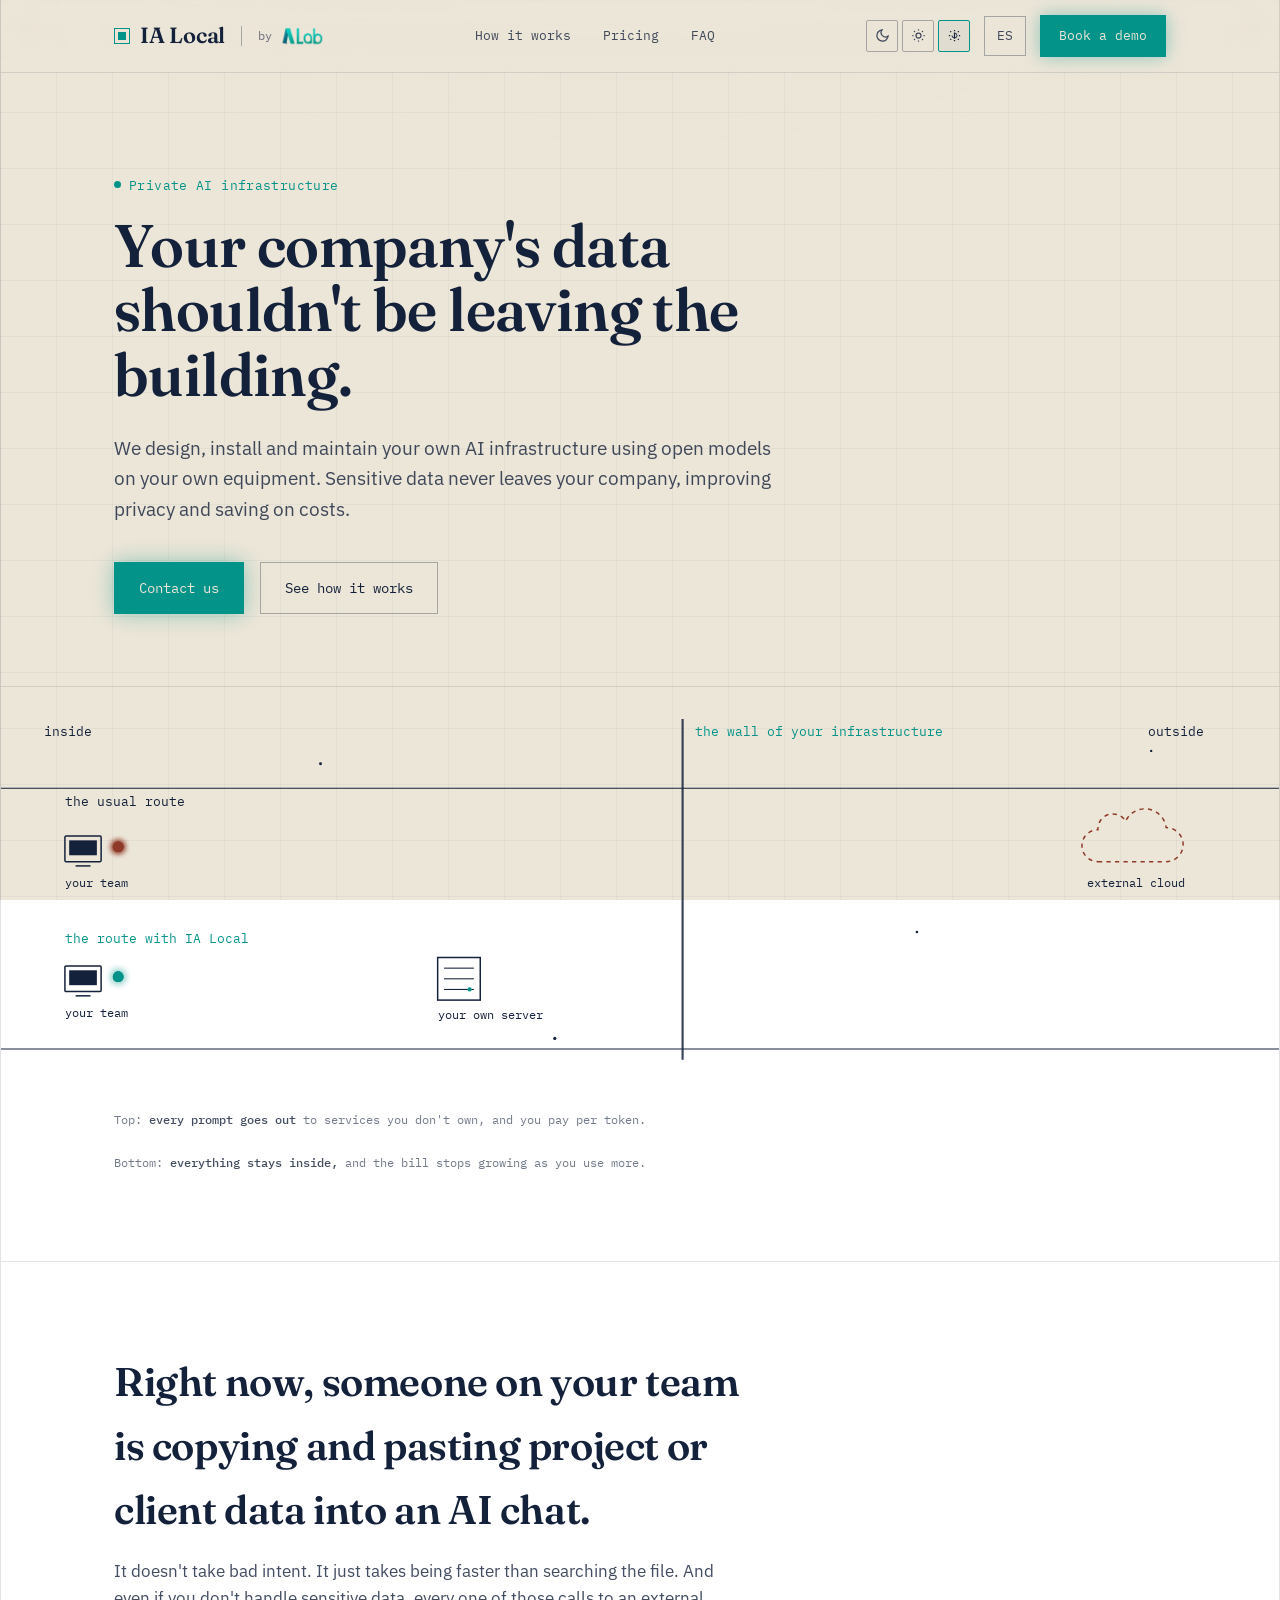
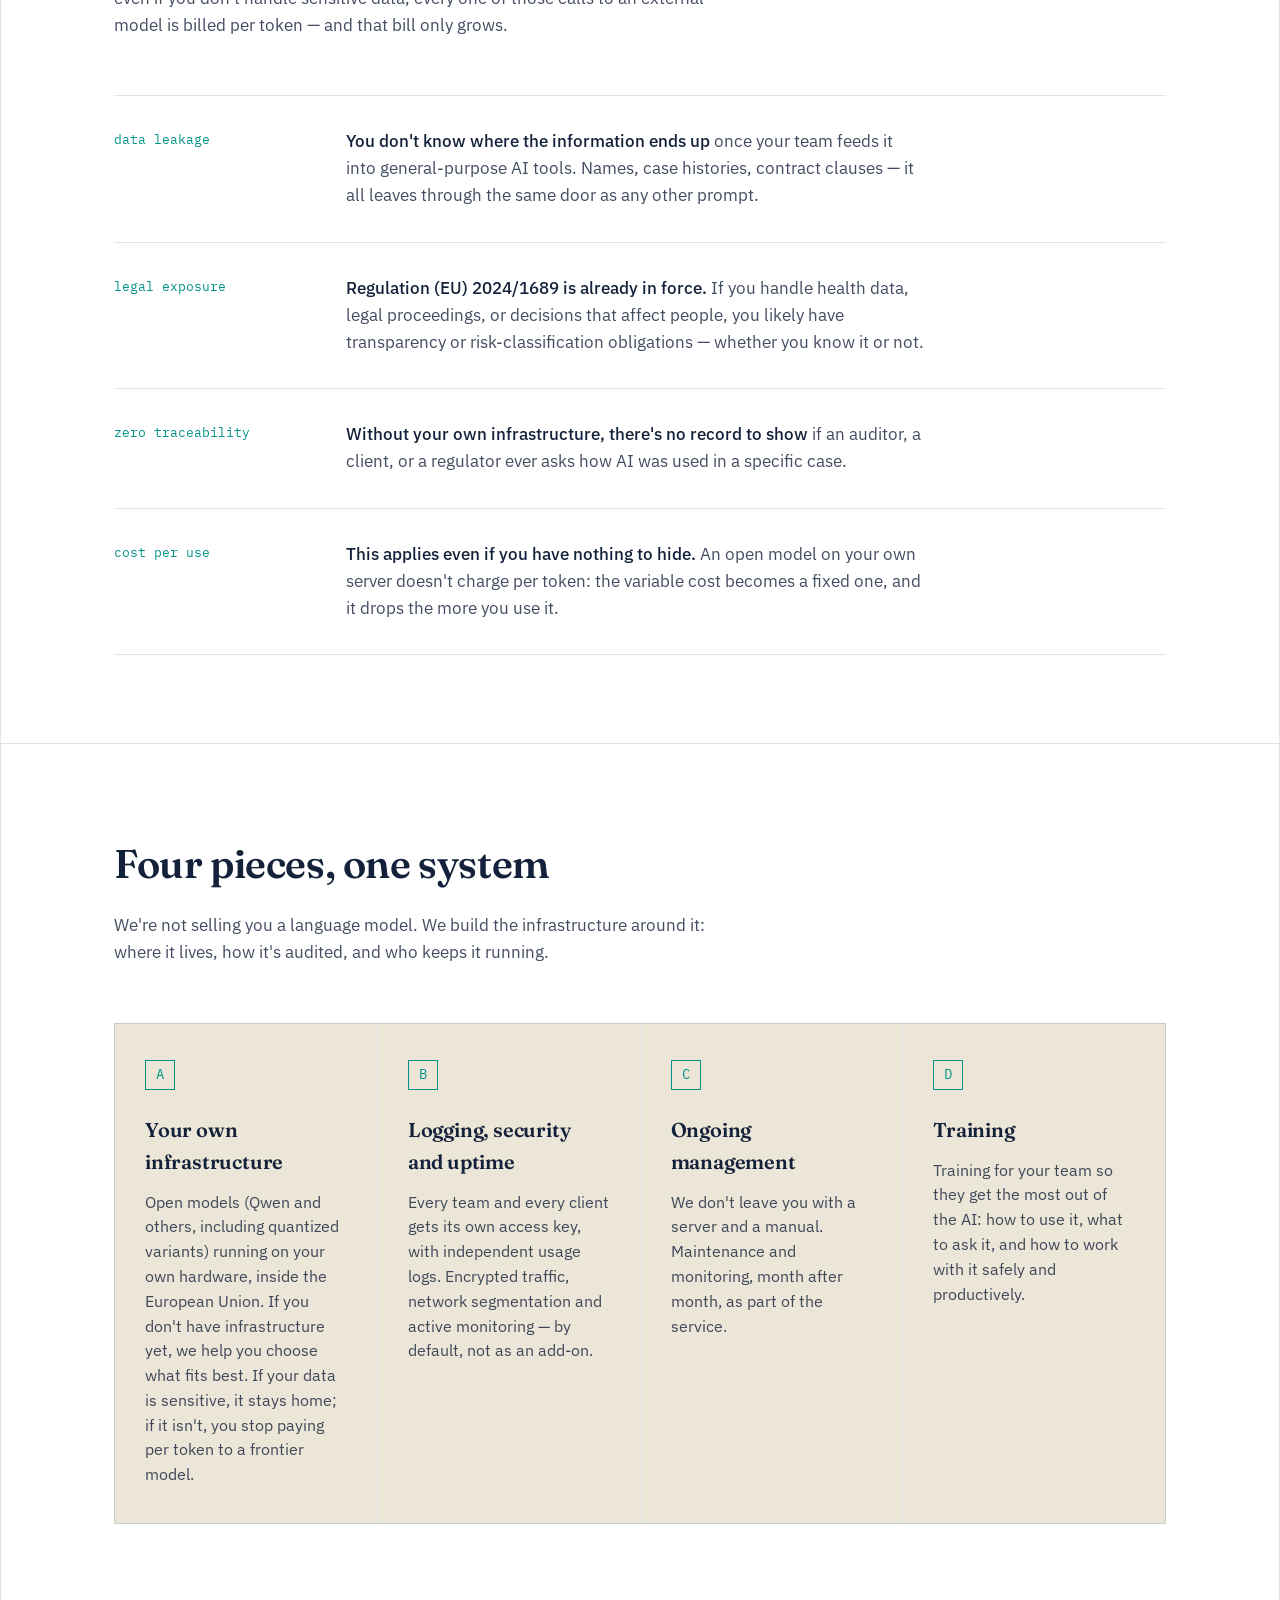
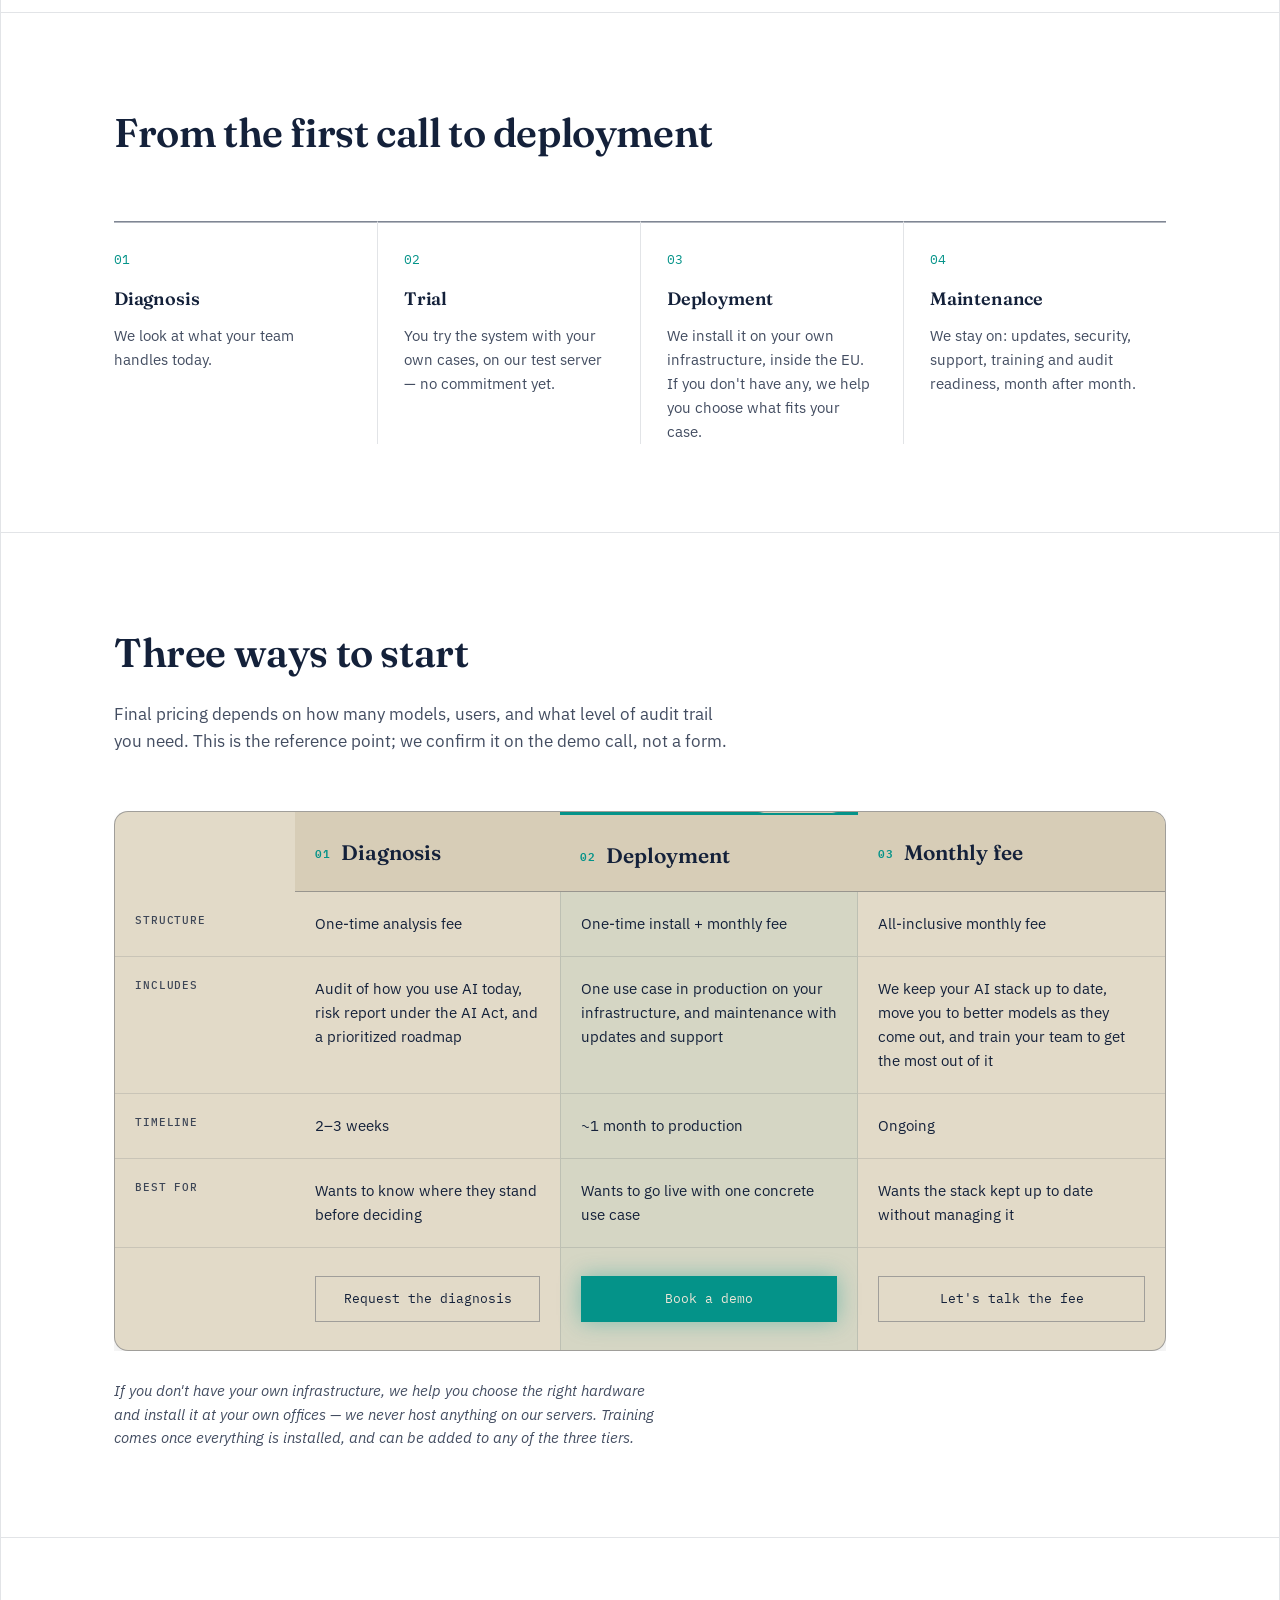
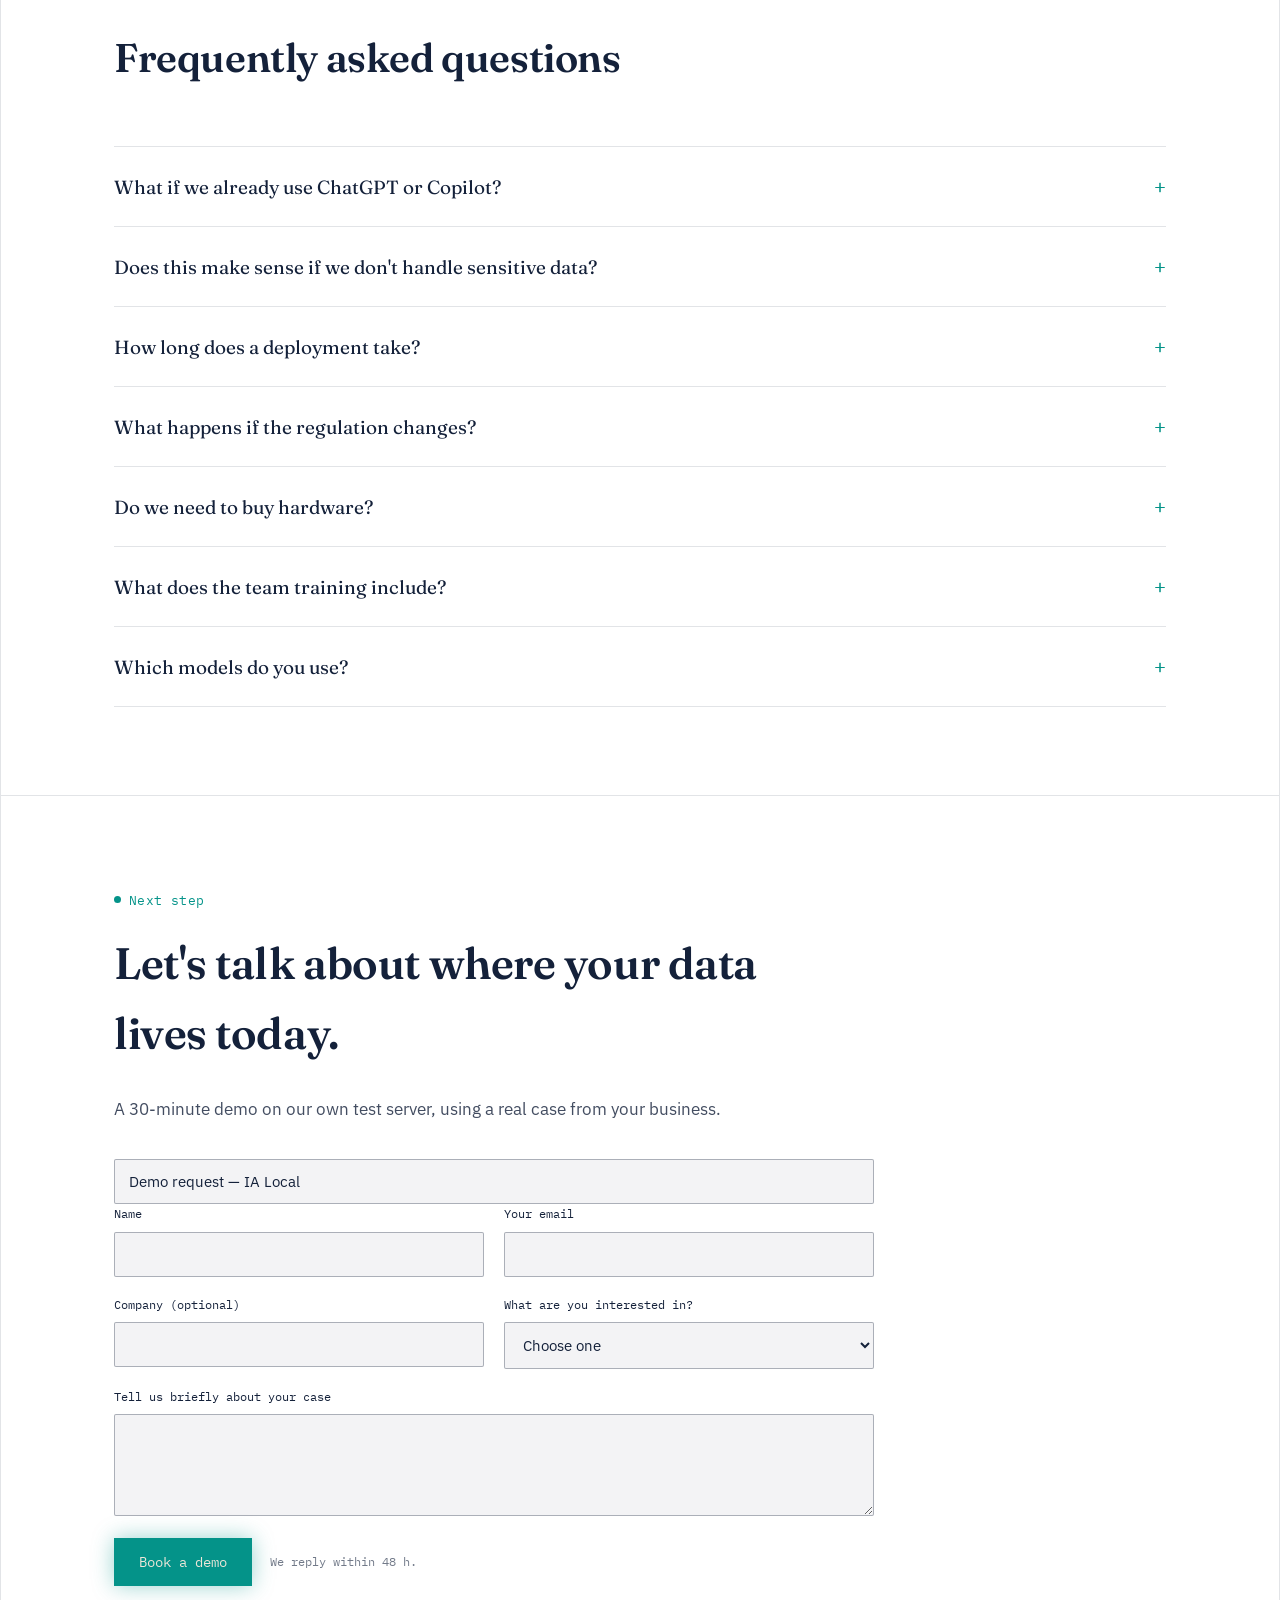
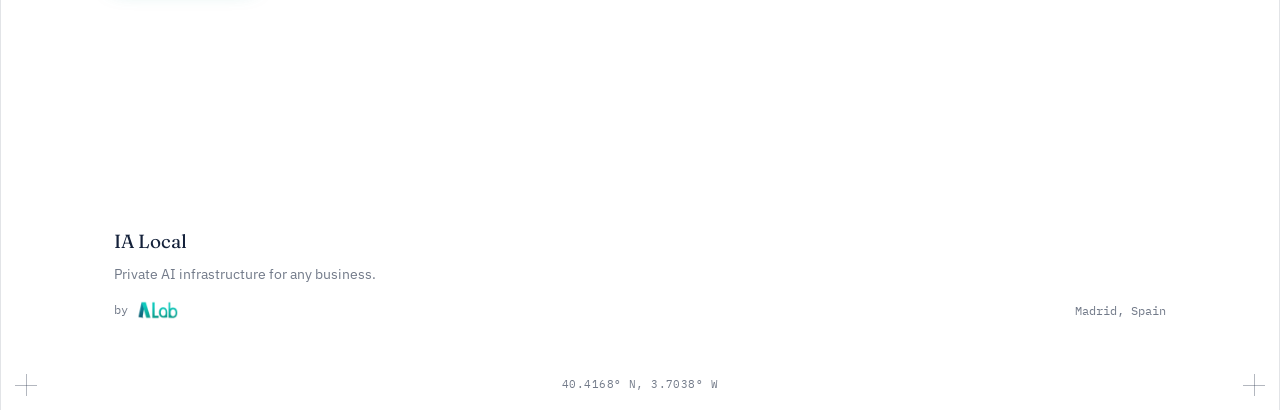
==== en/index.html @ e2e2f2d5 "mejorar redacción en la sección de infraestructura de IA para mayor claridad y precisión" ====
<!DOCTYPE html>
<html lang="en">
<head>
<meta charset="UTF-8">
<meta name="viewport" content="width=device-width, initial-scale=1">
<title>IA Local — private AI infrastructure for your business | by AgeingLab</title>
<meta name="description" content="We install and manage your own AI infrastructure, on your server, inside the EU. If your data is sensitive, it stays home. If it isn't, you stop paying per token to an outside model. A service by AgeingLab.">
<meta name="robots" content="index, follow">
<link rel="canonical" href="https://muralla-ia.example/en/">
<link rel="icon" type="image/png" href="../assets/favicon-32.png">
<link rel="icon" type="image/png" sizes="64x64" href="../assets/favicon-64.png">
<link rel="alternate" hreflang="es" href="https://muralla-ia.example/">
<link rel="alternate" hreflang="en" href="https://muralla-ia.example/en/">
<link rel="alternate" hreflang="x-default" href="https://muralla-ia.example/">

<!-- Open Graph -->
<meta property="og:type" content="website">
<meta property="og:locale" content="en_US">
<meta property="og:locale:alternate" content="es_ES">
<meta property="og:site_name" content="IA Local — by AgeingLab">
<meta property="og:title" content="IA Local — private AI infrastructure for your business">
<meta property="og:description" content="Your own AI infrastructure, inside your own walls. Privacy if your data is sensitive, savings if it isn't. A service by AgeingLab.">
<meta property="og:url" content="https://muralla-ia.example/en/">
<meta property="og:image" content="https://muralla-ia.example/assets/og-cover-en.png">

<!-- Twitter -->
<meta name="twitter:card" content="summary_large_image">
<meta name="twitter:title" content="IA Local — private AI infrastructure for your business">
<meta name="twitter:description" content="We install and manage your own AI infrastructure. Privacy if your data is sensitive, savings if it isn't.">
<meta name="twitter:image" content="https://muralla-ia.example/assets/og-cover-en.png">

<link rel="preconnect" href="https://fonts.googleapis.com">
<link rel="preconnect" href="https://fonts.gstatic.com" crossorigin>
<link href="https://fonts.googleapis.com/css2?family=Fraunces:opsz,wght@9..144,500;9..144,600&family=IBM+Plex+Sans:wght@400;500&family=IBM+Plex+Mono:wght@400;500&display=swap" rel="stylesheet">
<link rel="stylesheet" href="../assets/styles.css">
<script>
(function(){try{var t=localStorage.getItem('muralla-theme');if(!t){t=window.matchMedia&&window.matchMedia('(prefers-color-scheme: light)').matches?'light':'dark';}document.documentElement.setAttribute('data-theme',t);}catch(e){}})();
</script>

<script type="application/ld+json">
{
  "@context": "https://schema.org",
  "@type": "ProfessionalService",
  "name": "IA Local",
  "brand": "IA Local",
  "provider": { "@type": "Organization", "name": "AgeingLab" },
  "description": "Private AI infrastructure, installed and managed for any business in Spain and the European Union, with documentation and traceability oriented to the obligations of Regulation (EU) 2024/1689.",
  "url": "https://muralla-ia.example/en/",
  "areaServed": ["ES", "EU"],
  "address": {
    "@type": "PostalAddress",
    "addressLocality": "Madrid",
    "addressCountry": "ES"
  },
  "inLanguage": ["es", "en"],
  "knowsAbout": ["EU AI Act", "Regulation (EU) 2024/1689", "on-premise AI", "local LLM deployment", "MDR", "IEC 62304", "ISO 14971"]
}
</script>
</head>
<body>

<div class="grid-field" aria-hidden="true"></div>

<div class="sheet">
  <div class="reg-mark tl" aria-hidden="true"></div>
  <div class="reg-mark tr" aria-hidden="true"></div>

  <header class="nav">
    <div class="nav-inner">
      <div class="brand-group">
        <a href="#top" class="wordmark"><span class="mark" aria-hidden="true"></span>IA Local</a>
        <div class="by-line" aria-label="by AgeingLab">
          <span>by</span>
          <img src="../assets/ageinglab-logo.png" alt="AgeingLab" height="20">
        </div>
      </div>
      <nav class="nav-links" aria-label="Main navigation">
        <a href="#how-it-works">How it works</a>

        <a href="#pricing">Pricing</a>
        <a href="#faq">FAQ</a>
      </nav>
      <div style="display:flex; align-items:center; gap:14px;">
        <div class="theme-toggle" role="group" aria-label="Appearance">
          <button type="button" class="theme-toggle-btn" data-theme="dark" aria-pressed="false" aria-label="Dark mode" title="Dark mode">
            <svg viewBox="0 0 24 24" fill="none" stroke="currentColor" stroke-width="2" aria-hidden="true"><path d="M21 12.8A9 9 0 1 1 11.2 3 7 7 0 0 0 21 12.8z"/></svg>
          </button>
          <button type="button" class="theme-toggle-btn" data-theme="light" aria-pressed="false" aria-label="Light mode" title="Light mode">
            <svg viewBox="0 0 24 24" fill="none" stroke="currentColor" stroke-width="2" aria-hidden="true"><circle cx="12" cy="12" r="4"/><path d="M12 2v2M12 20v2M4.9 4.9l1.4 1.4M17.7 17.7l1.4 1.4M2 12h2M20 12h2M4.9 19.1l1.4-1.4M17.7 6.3l1.4-1.4"/></svg>
          </button>
          <button type="button" class="theme-toggle-btn" data-theme="auto" aria-pressed="false" aria-label="Auto mode" title="Auto mode">
            <svg viewBox="0 0 24 24" fill="none" stroke="currentColor" stroke-width="2" aria-hidden="true"><path d="M12 3v2M12 19v2M5.2 5.2l1.4 1.4M17.4 17.4l1.4 1.4M3 12h2M19 12h2M5.2 18.8l1.4-1.4M17.4 6.6l1.4-1.4"/><path d="M12 8a4 4 0 1 1-4 4" stroke-width="1.5"/><rect x="11" y="7" width="2" height="10" rx="1" fill="currentColor" stroke="none"/></svg>
          </button>
        </div>
        <a href="/" class="lang-switch" hreflang="es" lang="es">ES</a>
        <a href="#contact" class="nav-cta">Book a demo</a>
      </div>
    </div>
  </header>

  <main id="top">

    <!-- ============ HERO ============ -->
    <section class="hero" aria-labelledby="hero-title">
      <div class="wrap">
        <div class="hero-copy">
          <p class="tag">Private AI infrastructure</p>
          <h1 id="hero-title">Your company's data shouldn't be leaving the building.</h1>
          <p class="lede">We design, install and maintain your own AI infrastructure using open models on your own equipment. Sensitive data never leaves your company, improving privacy and saving on costs.</p>
          <div class="hero-ctas">
            <a href="#contact" class="btn btn-primary">Contact us</a>
            <a href="#how-it-works" class="btn btn-ghost">See how it works</a>
          </div>
        </div>
      </div>

      <div class="schematic-frame">
        <svg class="schematic" viewBox="0 0 1200 380" role="img" aria-labelledby="svg-title svg-desc" preserveAspectRatio="xMidYMid meet">
          <title id="svg-title">Diagram comparing two data routes</title>
          <desc id="svg-desc">On the left, a workstation. On top, the usual route: data crosses a wall and leaves toward an external cloud service. Below, the route with IA Local: data goes back and forth to an in-house server and never crosses the wall.</desc>

          <g stroke="var(--paper,0.07)" stroke-width="1">
            <line x1="0" y1="95" x2="1200" y2="95"></line>
            <line x1="0" y1="340" x2="1200" y2="340"></line>
          </g>

          <line x1="640" y1="30" x2="640" y2="350" stroke="currentColor" stroke-width="2" opacity="0.85"></line>
          <text x="652" y="46" font-family="IBM Plex Mono, monospace" font-size="12" fill="var(--signal)">the wall of your infrastructure</text>

          <text x="40" y="46" font-family="IBM Plex Mono, monospace" font-size="12" fill="var(--paper,0.55)">inside</text>
          <text x="1130" y="46" font-family="IBM Plex Mono, monospace" font-size="12" text-anchor="end" fill="var(--paper,0.55)">outside</text>

          <text x="60" y="112" font-family="IBM Plex Mono, monospace" font-size="12.5" fill="var(--paper,0.6)">the usual route</text>

          <g transform="translate(60,140)">
            <rect x="0" y="0" width="34" height="24" rx="1" fill="none" stroke="currentColor" stroke-width="1.4"></rect>
            <rect x="4" y="4" width="26" height="14" fill="var(--paper,0.12)"></rect>
            <line x1="10" y1="28" x2="24" y2="28" stroke="currentColor" stroke-width="1.4"></line>
          </g>
          <text x="60" y="188" font-family="IBM Plex Mono, monospace" font-size="11" fill="var(--paper,0.45)">your team</text>

          <g transform="translate(1020,130)">
            <path d="M10 34 h64 a16 16 0 0 0 0-32 a20 20 0 0 0-38-6 a14 14 0 0 0-26 8 a12 12 0 0 0 0 30 z" fill="none" stroke="var(--alert)" stroke-width="1.4" stroke-dasharray="4 4"></path>
          </g>
          <text x="1020" y="188" font-family="IBM Plex Mono, monospace" font-size="11" fill="var(--paper,0.45)">external cloud</text>

          <g>
            <circle class="lane-leak" cx="110" cy="150" r="5" fill="var(--alert)"></circle>
            <circle class="lane-leak d2" cx="110" cy="150" r="5" fill="var(--alert)"></circle>
            <circle class="lane-leak d3" cx="110" cy="150" r="5" fill="var(--alert)"></circle>
          </g>

          <g>
            <circle class="wall-breach" cx="640" cy="150" r="7" fill="none" stroke="var(--alert)" stroke-width="1.5"></circle>
            <circle class="wall-breach d2" cx="640" cy="150" r="7" fill="none" stroke="var(--alert)" stroke-width="1.5"></circle>
            <circle class="wall-breach d3" cx="640" cy="150" r="7" fill="none" stroke="var(--alert)" stroke-width="1.5"></circle>
          </g>

          <text x="60" y="240" font-family="IBM Plex Mono, monospace" font-size="12.5" fill="var(--signal)">the route with IA Local</text>

          <g transform="translate(60,262)">
            <rect x="0" y="0" width="34" height="24" rx="1" fill="none" stroke="currentColor" stroke-width="1.4"></rect>
            <rect x="4" y="4" width="26" height="14" fill="var(--paper,0.12)"></rect>
            <line x1="10" y1="28" x2="24" y2="28" stroke="currentColor" stroke-width="1.4"></line>
          </g>
          <text x="60" y="310" font-family="IBM Plex Mono, monospace" font-size="11" fill="var(--paper,0.45)">your team</text>

          <g transform="translate(410,254)">
            <rect x="0" y="0" width="40" height="40" fill="none" stroke="currentColor" stroke-width="1.4"></rect>
            <line x1="6" y1="10" x2="34" y2="10" stroke="currentColor" stroke-width="1"></line>
            <line x1="6" y1="20" x2="34" y2="20" stroke="currentColor" stroke-width="1"></line>
            <line x1="6" y1="30" x2="34" y2="30" stroke="currentColor" stroke-width="1"></line>
            <circle class="pulse-dot" cx="30" cy="30" r="2" fill="var(--signal)"></circle>
          </g>
          <text x="410" y="312" font-family="IBM Plex Mono, monospace" font-size="11" fill="var(--paper,0.45)">your own server</text>

          <g overflow="hidden">
            <circle class="lane-safe" cx="110" cy="272" r="5" fill="var(--signal)"></circle>
            <circle class="lane-safe d2" cx="110" cy="272" r="5" fill="var(--signal)"></circle>
            <circle class="lane-safe d3" cx="110" cy="272" r="5" fill="var(--signal)"></circle>
          </g>

          <g fill="var(--paper)">
            <circle class="dust" cx="300" cy="72" r="1.4"></circle>
            <circle class="dust d2" cx="860" cy="230" r="1.2"></circle>
            <circle class="dust d3" cx="520" cy="330" r="1.5"></circle>
            <circle class="dust d4" cx="1080" cy="60" r="1.1"></circle>
          </g>
        </svg>

        <div class="schematic-caption">
          <span>Top: <b>every prompt goes out</b> to services you don't own, and you pay per token.</span>
          <span>Bottom: <b>everything stays inside,</b> and the bill stops growing as you use more.</span>
        </div>
      </div>
    </section>

    <!-- ============ PROBLEM ============ -->
    <section id="problem" aria-labelledby="problem-title">
      <div class="wrap">
        <div class="section-head reveal">
          <h2 id="problem-title">Right now, someone on your team is copying and pasting project or client data into an AI chat.</h2>
          <p>It doesn't take bad intent. It just takes being faster than searching the file. And even if you don't handle sensitive data, every one of those calls to an external model is billed per token — and that bill only grows.</p>
        </div>

        <div class="notes reveal">
          <div class="note">
            <div class="note-tag">data leakage</div>
            <p><strong>You don't know where the information ends up</strong> once your team feeds it into general-purpose AI tools. Names, case histories, contract clauses — it all leaves through the same door as any other prompt.</p>
          </div>
          <div class="note">
            <div class="note-tag">legal exposure</div>
            <p><strong>Regulation (EU) 2024/1689 is already in force.</strong> If you handle health data, legal proceedings, or decisions that affect people, you likely have transparency or risk-classification obligations — whether you know it or not.</p>
          </div>
          <div class="note">
            <div class="note-tag">zero traceability</div>
            <p><strong>Without your own infrastructure, there's no record to show</strong> if an auditor, a client, or a regulator ever asks how AI was used in a specific case.</p>
          </div>
          <div class="note">
            <div class="note-tag">cost per use</div>
            <p><strong>This applies even if you have nothing to hide.</strong> An open model on your own server doesn't charge per token: the variable cost becomes a fixed one, and it drops the more you use it.</p>
          </div>
        </div>
      </div>
    </section>

    <!-- ============ SOLUTION ============ -->
    <section id="how-it-works" aria-labelledby="solution-title">
      <div class="wrap">
        <div class="section-head reveal">
          <h2 id="solution-title">Four pieces, one system</h2>
          <p>We're not selling you a language model. We build the infrastructure around it: where it lives, how it's audited, and who keeps it running.</p>
        </div>

        <div class="legend-grid reveal">
          <div class="legend-item">
            <div class="legend-letter">A</div>
            <h3>Your own infrastructure</h3>
            <p>Open models (Qwen and others, including quantized variants) running on your own hardware, inside the European Union. If you don't have infrastructure yet, we help you choose what fits best. If your data is sensitive, it stays home; if it isn't, you stop paying per token to a frontier model.</p>
          </div>
          <div class="legend-item">
            <div class="legend-letter">B</div>
            <h3>Logging, security and uptime</h3>
            <p>Every team and every client gets its own access key, with independent usage logs. Encrypted traffic, network segmentation and active monitoring — by default, not as an add-on.</p>
          </div>
          <div class="legend-item">
            <div class="legend-letter">C</div>
            <h3>Ongoing management</h3>
            <p>We don't leave you with a server and a manual. Maintenance and monitoring, month after month, as part of the service.</p>
          </div>
          <div class="legend-item">
            <div class="legend-letter">D</div>
            <h3>Training</h3>
            <p>Training for your team so they get the most out of the AI: how to use it, what to ask it, and how to work with it safely and productively.</p>
          </div>
        </div>
      </div>
    </section>

    <!-- ============ PROCESS ============ -->
    <section id="process" aria-labelledby="process-title">
      <div class="wrap">
        <div class="section-head reveal">
          <h2 id="process-title">From the first call to deployment</h2>
        </div>

        <div class="steps reveal">
          <div class="step">
            <span class="step-num">01</span>
            <h3>Diagnosis</h3>
            <p>We look at what your team handles today.</p>
          </div>
          <div class="step">
            <span class="step-num">02</span>
            <h3>Trial</h3>
            <p>You try the system with your own cases, on our test server — no commitment yet.</p>
          </div>
          <div class="step">
            <span class="step-num">03</span>
            <h3>Deployment</h3>
            <p>We install it on your own infrastructure, inside the EU. If you don't have any, we help you choose what fits your case.</p>
          </div>
          <div class="step">
            <span class="step-num">04</span>
            <h3>Maintenance</h3>
            <p>We stay on: updates, security, support, training and audit readiness, month after month.</p>
          </div>
        </div>
      </div>
    </section>



    <!-- ============ PRICING ============ -->
    <section id="pricing" aria-labelledby="pricing-title">
      <div class="wrap">
        <div class="section-head reveal">
          <h2 id="pricing-title">Three ways to start</h2>
          <p>Final pricing depends on how many models, users, and what level of audit trail you need. This is the reference point; we confirm it on the demo call, not a form.</p>
        </div>

        <div class="datasheet-scroll reveal">
          <table class="datasheet">
            <thead>
              <tr>
                <th scope="col"></th>
                <th scope="col"><span class="tier-index">01</span>Diagnosis</th>
                <th scope="col" class="tier-recommended" data-flag="recommended" aria-label="Deployment, recommended"><span class="tier-index">02</span>Deployment</th>
                 <th scope="col"><span class="tier-index">03</span>Monthly fee</th>
              </tr>
            </thead>
            <tbody>
              <tr>
                <th scope="row">Structure</th>
                <td>One-time analysis fee</td>
                <td>One-time install + monthly fee</td>
                <td>All-inclusive monthly fee</td>
              </tr>
              <tr>
                <th scope="row">Includes</th>
                <td>Audit of how you use AI today, risk report under the AI Act, and a prioritized roadmap</td>
                <td>One use case in production on your infrastructure, and maintenance with updates and support</td>
                 <td>We keep your AI stack up to date, move you to better models as they come out, and train your team to get the most out of it</td>
              </tr>
              <tr>
                <th scope="row">Timeline</th>
                <td>2–3 weeks</td>
                <td>~1 month to production</td>
                <td>Ongoing</td>
              </tr>
              <tr>
                <th scope="row">Best for</th>
                <td>Wants to know where they stand before deciding</td>
                <td>Wants to go live with one concrete use case</td>
                 <td>Wants the stack kept up to date without managing it</td>
              </tr>
              <tr class="datasheet-cta-row">
                <th scope="row"></th>
                <td><a class="btn btn-ghost btn-tier" href="#contact">Request the diagnosis</a></td>
                <td><a class="btn btn-primary btn-tier" href="#contact">Book a demo</a></td>
                  <td><a class="btn btn-ghost btn-tier" href="#contact">Let's talk the fee</a></td>
              </tr>
            </tbody>
          </table>
        </div>
        <p class="price-note">If you don't have your own infrastructure, we help you choose the right hardware and install it at your own offices — we never host anything on our servers. Training comes once everything is installed, and can be added to any of the three tiers.</p>
      </div>
    </section>

    <!-- ============ FAQ ============ -->
    <section id="faq" aria-labelledby="faq-title">
      <div class="wrap">
        <div class="section-head reveal">
          <h2 id="faq-title">Frequently asked questions</h2>
        </div>

        <div class="faq-list reveal">
          <div class="faq-item" data-open="false">
            <button class="faq-q" aria-expanded="false">What if we already use ChatGPT or Copilot?<span class="plus" aria-hidden="true">+</span></button>
            <div class="faq-a"><div class="faq-a-inner"><p>You can keep using them for anything non-sensitive. We migrate sensitive-data workflows to your own infrastructure first, then expand from there at your pace.</p></div></div>
          </div>
          <div class="faq-item" data-open="false">
            <button class="faq-q" aria-expanded="false">Does this make sense if we don't handle sensitive data?<span class="plus" aria-hidden="true">+</span></button>
            <div class="faq-a"><div class="faq-a-inner"><p>Yes. Even without a privacy concern, you still save: you stop paying per token to an external provider, and the model can be tuned to your specific use case instead of a generic one.</p></div></div>
          </div>
          <div class="faq-item" data-open="false">
            <button class="faq-q" aria-expanded="false">How long does a deployment take?<span class="plus" aria-hidden="true">+</span></button>
            <div class="faq-a"><div class="faq-a-inner"><p>A trial is usually ready in two to three weeks. Moving to production depends on your current infrastructure, but rarely takes more than a month once we start.</p></div></div>
          </div>
          <div class="faq-item" data-open="false">
            <button class="faq-q" aria-expanded="false">What happens if the regulation changes?<span class="plus" aria-hidden="true">+</span></button>
            <div class="faq-a"><div class="faq-a-inner"><p>If the rules change, we review it as part of the monthly maintenance so your logging and documentation stay aligned.</p></div></div>
          </div>
          <div class="faq-item" data-open="false">
            <button class="faq-q" aria-expanded="false">Do we need to buy hardware?<span class="plus" aria-hidden="true">+</span></button>
             <div class="faq-a"><div class="faq-a-inner"><p>Not necessarily, no. If you already have a server with enough capacity, we install there. If not, we help you choose the hardware that best fits your case so you can install it in your own offices — we never host it on our servers.</p></div></div>
          </div>
          <div class="faq-item" data-open="false">
            <button class="faq-q" aria-expanded="false">What does the team training include?<span class="plus" aria-hidden="true">+</span></button>
            <div class="faq-a"><div class="faq-a-inner"><p>Training so your team gets real value from the local AI from day one. It can be added within the package or as a standalone session.</p></div></div>
          </div>
          <div class="faq-item" data-open="false">
            <button class="faq-q" aria-expanded="false">Which models do you use?<span class="plus" aria-hidden="true">+</span></button>
            <div class="faq-a"><div class="faq-a-inner"><p>Open models such as Qwen and similar variants, chosen and quantized for your use case and hardware — we don't lock you into a single provider.</p></div></div>
          </div>
        </div>
      </div>
    </section>

    <!-- ============ CLOSING CTA ============ -->
    <section id="contact" aria-labelledby="closing-title" style="border-bottom:none;">
      <div class="wrap closing reveal">
        <p class="tag">Next step</p>
        <h2 id="closing-title">Let's talk about where your data lives today.</h2>
        <p style="margin-bottom:36px; font-size:17px;">A 30-minute demo on our own test server, using a real case from your business.</p>
        <form class="contact-form" action="https://formspree.io/f/myeyrqnr" method="POST">
          <input type="text" name="_subject" value="Demo request — IA Local">
          <div class="cf-grid">
            <label>Name
              <input type="text" name="nombre" required>
            </label>
            <label>Your email
              <input type="email" name="email" required>
            </label>
            <label>Company (optional)
              <input type="text" name="empresa">
            </label>
            <label>What are you interested in?
              <select name="interes" required>
                <option value="" disabled selected>Choose one</option>
                <option>Diagnosis</option>
                <option>Deployment</option>
                <option>Monthly fee</option>
                <option>Not sure yet</option>
              </select>
            </label>
            <label class="cf-full">Tell us briefly about your case
              <textarea name="mensaje" rows="4" required></textarea>
            </label>
          </div>
          <div class="cf-actions">
            <button type="submit" class="btn btn-primary">Book a demo</button>
            <span class="cf-note">We reply within 48 h.</span>
          </div>
        </form>
      </div>
    </section>

  </main>

  <footer class="site-foot">
    <div class="wrap" style="display:flex; justify-content:space-between; align-items:flex-end; flex-wrap:wrap; gap:24px; width:100%;">
      <div class="foot-brand">IA Local<small>Private AI infrastructure for any business.</small>
        <div class="by-line" style="border-left:none; padding-left:0; margin-top:14px;">
          <span>by</span>
          <img src="../assets/ageinglab-logo.png" alt="AgeingLab" height="22">
        </div>
      </div>
      <div class="foot-meta">
        <div>Madrid, Spain</div>
      </div>
    </div>
  </footer>

  <div class="reg-mark bl" aria-hidden="true"></div>
  <div class="reg-mark br" aria-hidden="true"></div>
  <div class="coord-tag">40.4168° N, 3.7038° W</div>
</div>

<script src="../assets/script.js"></script>
</body>
</html>
---- assets/styles.css ----
/* ============================================================
   MURALLA — infraestructura de IA privada
   Design system: blueprint / technical schematic
   Palette: ink navy + paper cream linework + amber signal
   Type: Fraunces (display) / IBM Plex Sans (body) / IBM Plex Mono (annotation)
   ============================================================ */

:root{
  color-scheme:dark;
  --ink:        #0F1A2B;
  --ink-2:      #16223A;
  --ink-3:      #1E2D4A;
  --paper:      #ECE6D8;
  --paper-dim:  rgba(236,230,216,0.72);
  --paper-faint:rgba(236,230,216,0.55);
  --line:       rgba(236,230,216,0.12);
  --line-strong:rgba(236,230,216,0.32);
  --signal:     #00BEB4;
  --signal-2:   #049389;
  --alert:      #A8432E;
  --alert-dim:  rgba(168,67,46,0.55);
  --nav-bg:     rgba(15,26,43,0.62);
  --hover-wash: rgba(236,230,216,0.05);
  --signal-glow: rgba(0,190,180,0.42);
  --depth-glow: rgba(236,230,216,0.05);

  --serif: "Fraunces", "Iowan Old Style", Georgia, serif;
  --sans:  "IBM Plex Sans", -apple-system, "Segoe UI", sans-serif;
  --mono:  "IBM Plex Mono", ui-monospace, "SF Mono", Menlo, monospace;

  --sheet-max: 1180px;
  --gutter: clamp(20px, 5vw, 64px);
}

/* ---------- light theme (cream paper on ink linework) ---------- */
@media (prefers-color-scheme: light){
  :root:not([data-theme]){
    color-scheme:light;
    --ink:        #ECE6D8;
    --ink-2:      #E2DAC8;
    --ink-3:      #D7CDB7;
    --paper:      #14213A;
    --paper-dim:  rgba(20,33,58,0.80);
    --paper-faint:rgba(20,33,58,0.60);
    --line:       rgba(20,33,58,0.12);
    --line-strong:rgba(20,33,58,0.32);
    --signal:     #049389;
    --signal-2:   #037A72;
    --alert:      #8F3A28;
    --alert-dim:  rgba(143,58,40,0.55);
    --nav-bg:     rgba(236,230,216,0.62);
    --hover-wash: rgba(20,33,58,0.05);
    --signal-glow: rgba(4,147,137,0.40);
    --depth-glow: rgba(236,230,216,0.06);
  }
}
:root[data-theme="light"]{
  color-scheme:light;
  --ink:        #ECE6D8;
  --ink-2:      #E2DAC8;
  --ink-3:      #D7CDB7;
  --paper:      #14213A;
  --paper-dim:  rgba(20,33,58,0.80);
  --paper-faint:rgba(20,33,58,0.60);
  --line:       rgba(20,33,58,0.12);
  --line-strong:rgba(20,33,58,0.32);
  --signal:     #049389;
  --signal-2:   #037A72;
  --alert:      #8F3A28;
  --alert-dim:  rgba(143,58,40,0.55);
  --nav-bg:     rgba(236,230,216,0.62);
  --hover-wash: rgba(20,33,58,0.05);
  --signal-glow: rgba(4,147,137,0.40);
  --depth-glow: rgba(236,230,216,0.06);
}

*,*::before,*::after{ box-sizing:border-box; }

html{ scroll-behavior:smooth; }

@media (prefers-reduced-motion: reduce){
  html{ scroll-behavior:auto; }
  *,*::before,*::after{ animation-duration:0.01ms !important; animation-iteration-count:1 !important; transition-duration:0.01ms !important; }
}

/* ---------- scroll reveal ---------- */
.reveal{
  opacity:0;
  transform:translateY(20px);
  transition:opacity 0.6s ease, transform 0.6s ease;
}
.reveal.is-in{
  opacity:1;
  transform:none;
}
@media (prefers-reduced-motion: reduce){
  .reveal{ opacity:1; transform:none; transition:none; }
}

body{
  margin:0;
  background:transparent;
  color:var(--paper);
  font-family:var(--sans);
  font-size:17px;
  line-height:1.6;
  -webkit-font-smoothing:antialiased;
}
body::before{
  content:"";
  position:fixed; inset:0; z-index:-1;
  background:var(--ink);
}
body::after{
  content:"";
  position:fixed; inset:0; z-index:-1; pointer-events:none;
  background:radial-gradient(ellipse 90% 55% at 50% -8%, var(--depth-glow), transparent 62%);
}

h1,h2,h3{
  font-family:var(--serif);
  font-weight:600;
  color:var(--paper);
  margin:0;
  letter-spacing:-0.01em;
}

p{ margin:0; color:var(--paper-dim); max-width:62ch; }

a{ color:inherit; }

button{ font-family:inherit; cursor:pointer; }

::selection{ background:var(--signal); color:var(--ink); }

:focus-visible{ outline:2px solid var(--signal); outline-offset:3px; }

/* ---------- background grid texture ---------- */
.grid-field{
  position:fixed; inset:0; z-index:0; pointer-events:none;
  background-image:
    linear-gradient(var(--line) 1px, transparent 1px),
    linear-gradient(90deg, var(--line) 1px, transparent 1px);
  background-size: 56px 56px;
  opacity:0.3;
}

/* ---------- sheet frame with registration marks ---------- */
.sheet{
  position:relative;
  z-index:1;
  max-width:1440px;
  margin:0 auto;
  border-left:1px solid var(--line);
  border-right:1px solid var(--line);
}

.reg-mark{
  position:absolute;
  width:22px; height:22px;
  z-index:2;
  pointer-events:none;
}
.reg-mark::before,.reg-mark::after{
  content:""; position:absolute; background:var(--line-strong);
}
.reg-mark::before{ width:100%; height:1px; top:50%; }
.reg-mark::after{ width:1px; height:100%; left:50%; }
.reg-mark.tl{ top:14px; left:14px; }
.reg-mark.tr{ top:14px; right:14px; }
.reg-mark.bl{ bottom:14px; left:14px; }
.reg-mark.br{ bottom:14px; right:14px; }

.coord-tag{
  position:absolute; bottom:16px; left:50%; transform:translateX(-50%);
  font-family:var(--mono); font-size:11px; letter-spacing:0.04em;
  color:var(--paper-faint); z-index:2; white-space:nowrap;
}

/* ---------- layout helpers ---------- */
.wrap{ max-width:var(--sheet-max); margin:0 auto; padding:0 var(--gutter); }
section{ position:relative; padding:88px 0; border-bottom:1px solid var(--line); }
section:last-of-type{ border-bottom:none; }

.tag{
  font-family:var(--mono); font-size:12.5px; letter-spacing:0.03em;
  color:var(--signal); display:inline-flex; align-items:center; gap:8px;
  margin-bottom:18px;
}
.tag::before{ content:""; width:7px; height:7px; background:var(--signal); display:inline-block; border-radius:50%; }

.section-head{ max-width:640px; margin-bottom:56px; }
.section-head h2{ font-size:clamp(28px,3.4vw,40px); margin-bottom:16px; }
.section-head p{ font-size:17px; }

/* ---------- nav ---------- */
header.nav{
  position:sticky; top:0; z-index:20;
  background:var(--nav-bg);
  backdrop-filter:blur(10px);
  border-bottom:1px solid var(--line);
}
.nav-inner{
  max-width:var(--sheet-max); margin:0 auto; padding:0 var(--gutter);
  display:flex; align-items:center; justify-content:space-between;
  height:72px;
}
.wordmark{
  font-family:var(--serif); font-size:22px; font-weight:600;
  text-decoration:none; letter-spacing:-0.01em; color:var(--paper);
  display:flex; align-items:center; gap:10px;
}
.wordmark .mark{
  width:16px; height:16px; border:1.5px solid var(--signal); position:relative; flex:none;
}
.wordmark .mark::after{
  content:""; position:absolute; inset:3px; background:var(--signal);
  animation:mark-ping 2.6s ease-in-out infinite;
}
@keyframes mark-ping{
  0%,100%{ box-shadow:0 0 0 0 transparent; opacity:0.9; }
  50%{ box-shadow:0 0 12px 2px var(--signal-glow); opacity:1; }
}
.nav-links{ display:flex; align-items:center; gap:32px; }
.brand-group{ display:flex; align-items:center; gap:16px; }
.by-line{
  display:flex; align-items:center; gap:8px;
  padding-left:16px; border-left:1px solid var(--line-strong);
  font-family:var(--mono); font-size:12px; color:var(--paper-faint);
}
.by-line img{ display:block; height:20px; width:auto; opacity:0.95; }
@media (max-width: 640px){
  .by-line span{ display:none; }
  .by-line{ padding-left:12px; }
}
.nav-links a{
  font-family:var(--mono); font-size:13px; text-decoration:none;
  color:var(--paper-dim); transition:color 0.15s ease;
}
.nav-links a:hover{ color:var(--paper); }
.nav-cta{
  font-family:var(--mono); font-size:13px; text-decoration:none;
  color:var(--ink); background:var(--signal); padding:10px 18px;
  border:1px solid var(--signal);
  transition:background 0.15s ease, color 0.15s ease, box-shadow 0.2s ease;
  box-shadow:0 0 18px var(--signal-glow);
  white-space:nowrap;
}
.nav-cta:hover{ background:var(--signal-2); border-color:var(--signal-2); box-shadow:0 0 26px var(--signal-glow); }
.lang-switch{
  font-family:var(--mono); font-size:13px; text-decoration:none;
  color:var(--paper-dim); border:1px solid var(--line-strong); padding:9px 12px;
  transition:border-color 0.15s ease, color 0.15s ease;
}
.lang-switch:hover{ border-color:var(--signal); color:var(--paper); }
.theme-toggle{
  display:inline-flex; align-items:center; gap:4px;
}
.theme-toggle-btn{
  width:32px; height:32px; display:flex; align-items:center; justify-content:center;
  background:none; border:1px solid var(--line-strong); color:var(--paper-dim);
  transition:border-color 0.15s ease, color 0.15s ease, background 0.15s ease;
  border-radius:2px;
}
.theme-toggle-btn svg{ width:15px; height:15px; display:block; }
.theme-toggle-btn:hover{ border-color:var(--signal); color:var(--paper); }
.theme-toggle-btn[aria-pressed="true"]{
  background:var(--hover-wash); border-color:var(--signal); color:var(--paper);
}
.theme-toggle-btn[data-theme="auto"].is-active{
  background:var(--hover-wash); border-color:var(--signal); color:var(--paper);
}
.nav-mobile-toggle{ display:none; }

@media (max-width: 860px){
  .nav-links{ display:none; }
  .nav-inner{ height:64px; }
}

/* ---------- hero ---------- */
.hero{ padding-top:96px; border-bottom:1px solid var(--line); }
.hero-copy{ max-width:760px; }
.hero h1{
  font-size:clamp(34px, 5.4vw, 60px);
  line-height:1.08;
  margin-bottom:26px;
}
.hero .lede{ font-size:19px; margin-bottom:38px; color:var(--paper-dim); }
.hero-ctas{ display:flex; gap:16px; flex-wrap:wrap; margin-bottom:72px; }

.btn{
  font-family:var(--mono); font-size:14px; text-decoration:none;
  padding:14px 24px; display:inline-flex; align-items:center; gap:10px;
  transition:background 0.15s ease, color 0.15s ease, border-color 0.15s ease, box-shadow 0.2s ease;
  border:1px solid transparent;
}
.btn-primary{ background:var(--signal); color:var(--ink); border-color:var(--signal); box-shadow:0 0 22px var(--signal-glow); }
.btn-primary:hover{ background:var(--signal-2); border-color:var(--signal-2); box-shadow:0 0 30px var(--signal-glow); }
.btn-ghost{ border-color:var(--line-strong); color:var(--paper); }
.btn-ghost:hover{ border-color:var(--paper); background:var(--hover-wash); }

/* ---------- schematic diagram ---------- */
.schematic{
  width:100%; height:auto; display:block;
  border-top:1px solid var(--line);
}
.schematic-frame{ position:relative; }
.schematic-caption{
  display:flex; justify-content:space-between; gap:24px; flex-wrap:wrap;
  padding:18px var(--gutter) 0; max-width:var(--sheet-max); margin:0 auto;
  font-family:var(--mono); font-size:12px; color:var(--paper-faint);
}
.schematic-caption span b{ color:var(--paper-dim); font-weight:500; }

.lane-leak{
  animation: leak-move 4.2s linear infinite;
  filter: drop-shadow(0 0 3px var(--alert));
}
@keyframes leak-move{
  0%{ transform:translateX(0); opacity:0; }
  8%{ opacity:1; }
  85%{ transform:translateX(855px); opacity:1; }
  96%{ transform:translateX(950px); opacity:0; }
  100%{ transform:translateX(950px); opacity:0; }
}

.lane-safe{
  animation: safe-move 4.2s cubic-bezier(.6,0,.4,1) infinite;
  filter: drop-shadow(0 0 4px var(--signal-glow));
}
@keyframes safe-move{
  0%{   transform:translateX(0); opacity:0; }
  6%{   opacity:1; }
  42%{  transform:translateX(330px); opacity:1; }
  50%{  transform:translateX(330px); }
  92%{  transform:translateX(0); }
  98%{  transform:translateX(0); opacity:0; }
  100%{ transform:translateX(0); opacity:0; }
}

.lane-leak.d2, .lane-safe.d2{ animation-delay:-1.4s; }
.lane-leak.d3, .lane-safe.d3{ animation-delay:-2.8s; }

.wall-breach{
  transform-box:fill-box; transform-origin:center;
  animation: breach-ping 4.2s linear infinite; opacity:0;
}
.wall-breach.d2{ animation-delay:-1.4s; }
.wall-breach.d3{ animation-delay:-2.8s; }
@keyframes breach-ping{
  0%,39%{ opacity:0; transform:scale(0.3); }
  42%{ opacity:0.9; transform:scale(1); }
  58%{ opacity:0; transform:scale(2.4); }
  100%{ opacity:0; transform:scale(2.4); }
}

.pulse-dot{ animation:pulse 4.2s ease-in-out infinite; }
@keyframes pulse{
  0%,42%,60%,100%{ opacity:0.4; }
  50%{ opacity:1; }
}

.dust{ animation:dust-drift 14s ease-in-out infinite alternate; }
.dust.d2{ animation-duration:18s; animation-delay:-6s; }
.dust.d3{ animation-duration:16s; animation-delay:-3s; }
.dust.d4{ animation-duration:20s; animation-delay:-9s; }
@keyframes dust-drift{
  from{ transform:translate(0,0); opacity:0.04; }
  50%{ opacity:0.1; }
  to{ transform:translate(9px,-7px); opacity:0.05; }
}

/* ---------- problem / margin notes ---------- */
.notes{ display:flex; flex-direction:column; }
.note{
  display:grid; grid-template-columns:200px 1fr; gap:32px;
  padding:32px 0; border-top:1px solid var(--line);
}
.note:last-child{ border-bottom:1px solid var(--line); }
.note-tag{ font-family:var(--mono); font-size:13px; color:var(--signal); padding-top:2px; }
.note p{ font-size:17px; max-width:58ch; color:var(--paper-dim); }
.note strong{ color:var(--paper); font-weight:500; }

@media (max-width: 720px){
  .note{ grid-template-columns:1fr; gap:10px; }
}

/* ---------- solution legend ---------- */
.legend-grid{
  display:grid; grid-template-columns:repeat(4, 1fr); gap:1px;
  background:var(--line); border:1px solid var(--line);
}
.legend-item{ background:var(--ink); padding:36px 30px; }
.legend-letter{
  font-family:var(--mono); font-size:14px; color:var(--signal);
  border:1px solid var(--signal); width:30px; height:30px;
  display:flex; align-items:center; justify-content:center; margin-bottom:24px;
}
.legend-item h3{ font-size:20px; margin-bottom:12px; font-weight:600; }
.legend-item p{ font-size:15.5px; }

@media (max-width: 820px){
  .legend-grid{ grid-template-columns:1fr; }
}

/* ---------- process ruler ---------- */
.ruler{ position:relative; }
.ruler-line{
  position:relative; height:1px; background:var(--line-strong);
  margin:0 0 0; display:none;
}
.steps{
  display:grid; grid-template-columns:repeat(4,1fr); gap:0;
  border-top:1px solid var(--line-strong);
}
.step{
  padding:28px 26px 0; border-left:1px solid var(--line);
  position:relative;
}
.step:first-child{ border-left:none; padding-left:0; }
.step::before{
  content:""; position:absolute; top:-1px; left:0; width:100%; height:2px;
  background:var(--line-strong);
}
.step-num{ font-family:var(--mono); font-size:13px; color:var(--signal); margin-bottom:14px; display:block; }
.step h3{ font-size:18px; margin-bottom:10px; font-weight:600; }
.step p{ font-size:15px; }

@media (max-width: 820px){
  .steps{ grid-template-columns:1fr 1fr; row-gap:32px; }
  .step:nth-child(3){ border-left:none; padding-left:0; }
}
@media (max-width: 540px){
  .steps{ grid-template-columns:1fr; }
  .step{ border-left:none !important; padding-left:0 !important; }
}

/* ---------- credibility plates ---------- */
.cred-layout{ display:grid; grid-template-columns:1.1fr 0.9fr; gap:64px; align-items:start; }
.plates{ display:flex; flex-direction:column; gap:1px; background:var(--line); border:1px solid var(--line); }
.plate{
  background:var(--ink); padding:18px 22px;
  display:flex; align-items:center; justify-content:space-between; gap:16px;
}
.plate-name{ font-family:var(--mono); font-size:13px; color:var(--paper); }
.plate-mark{ width:8px; height:8px; background:var(--signal); flex:none; }

@media (max-width: 860px){
  .cred-layout{ grid-template-columns:1fr; gap:36px; }
}

/* ---------- pricing datasheet ---------- */
.datasheet{
  width:100%; border-collapse:separate; border-spacing:0;
  background:var(--ink-2); border:1px solid var(--line-strong);
  border-radius:14px; overflow:hidden;
  box-shadow:0 24px 60px -30px rgba(0,0,0,0.5);
}
.datasheet th, .datasheet td{
  text-align:left; padding:20px 20px; vertical-align:top;
}
.datasheet tbody tr + tr th, .datasheet tbody tr + tr td{
  border-top:1px solid var(--line);
}
.datasheet thead th{
  font-family:var(--serif); font-size:21px; font-weight:600; color:var(--paper);
  background:var(--ink-3);
  border-bottom:1px solid var(--line-strong);
  padding:24px 20px 18px;
}
.datasheet thead th:first-child{ visibility:hidden; border-bottom-color:transparent; }
.datasheet .tier-index{
  font-family:var(--mono); font-size:11px; letter-spacing:0.08em;
  color:var(--signal); margin-right:10px; vertical-align:2px;
}
.datasheet tbody th{
  font-family:var(--mono); font-size:11px; letter-spacing:0.08em;
  text-transform:uppercase;   color:color-mix(in srgb, var(--paper) 80%, transparent);
  width:180px; font-weight:500;
}
.datasheet tbody td{ font-size:15px; color:var(--paper); }
.datasheet-cta-row td{ padding:28px 20px; }
.btn-tier{ width:100%; justify-content:center; padding:12px 18px; font-size:13px; }

/* recommended tier: top bar, side rules, tinted body, chip label */
.datasheet thead th.tier-recommended{
  position:relative;
  border-top:3px solid var(--signal);
}
.datasheet thead th.tier-recommended::after{
  content:attr(data-flag);
  position:absolute; top:-1px; right:14px;
  transform:translateY(-100%);
  font-family:var(--mono); font-size:10px; letter-spacing:0.08em;
  text-transform:uppercase; color:var(--signal);
  padding:3px 8px; border:1px solid var(--signal); border-radius:20px;
  background:var(--ink-3);
}
.datasheet tbody td:nth-child(3){
  background:color-mix(in srgb, var(--signal) 6%, var(--ink-2));
  border-left:1px solid var(--line); border-right:1px solid var(--line);
}
.price-note{ margin-top:28px; font-size:14.5px; font-style:italic; }

.datasheet-scroll{ overflow-x:auto; }

@media (max-width: 760px){
  .datasheet{ min-width:640px; }
}

/* ---------- FAQ ---------- */
.faq-list{ border-top:1px solid var(--line); }
.faq-item{ border-bottom:1px solid var(--line); }
.faq-q{
  width:100%; background:none; border:none; color:var(--paper);
  text-align:left; padding:26px 0; font-family:var(--serif); font-size:19px;
  display:flex; justify-content:space-between; align-items:center; gap:20px;
}
.faq-q .plus{
  font-family:var(--mono); color:var(--signal); font-size:20px; flex:none;
  transition:transform 0.2s ease;
}
.faq-item[data-open="true"] .plus{ transform:rotate(45deg); }
.faq-a{
  max-height:0; overflow:hidden; transition:max-height 0.25s ease;
}
.faq-a-inner{ padding:0 0 26px; max-width:62ch; }
.faq-a p{ font-size:15.5px; }

/* ---------- final CTA ---------- */
.closing{ text-align:left; padding-bottom:96px; }
.closing h2{ font-size:clamp(28px,4vw,44px); max-width:680px; margin-bottom:28px; }
.closing-ctas{ display:flex; gap:16px; flex-wrap:wrap; }

/* ---------- contact form ---------- */
.contact-form{ max-width:760px; }
.cf-grid{
  display:grid; grid-template-columns:1fr 1fr; gap:18px 20px;
  margin-bottom:22px;
}
.cf-grid label{ display:flex; flex-direction:column; gap:8px; font-family:var(--mono); font-size:12px; color:var(--paper); }
.cf-full{ grid-column:1 / -1; }
.contact-form input, .contact-form select, .contact-form textarea{
  font-family:var(--sans); font-size:15px; color:var(--paper);
  background:var(--hover-wash); border:1px solid var(--line-strong);
  border-radius:2px; padding:12px 14px; width:100%;
}
.contact-form input:focus, .contact-form select:focus, .contact-form textarea:focus{
  outline:none; border-color:var(--signal); box-shadow:0 0 0 2px var(--signal-glow);
}
.contact-form textarea{ resize:vertical; min-height:96px; }
.cf-actions{ display:flex; align-items:center; gap:18px; flex-wrap:wrap; }
.cf-note{ font-family:var(--mono); font-size:12px; color:var(--paper-faint); }
@media (max-width:640px){
  .cf-grid{ grid-template-columns:1fr; }
}

/* ---------- footer ---------- */
footer.site-foot{
  padding:56px 0 90px;
  display:flex; justify-content:space-between; align-items:flex-end; flex-wrap:wrap; gap:24px;
}
.foot-brand{ font-family:var(--serif); font-size:19px; }
.foot-brand small{ display:block; font-family:var(--sans); font-size:13.5px; color:var(--paper-faint); margin-top:8px; font-style:normal; }
.foot-meta{ font-family:var(--mono); font-size:12px; color:var(--paper-faint); text-align:right; }
.foot-meta a{ text-decoration:none; color:var(--paper-dim); }
.foot-meta a:hover{ color:var(--paper); }

@media (max-width: 640px){
  footer.site-foot{ flex-direction:column; align-items:flex-start; }
  .foot-meta{ text-align:left; }
}

/* ---------- generic responsive tightening ---------- */
@media (max-width: 640px){
  section{ padding:64px 0; }
  .hero{ padding-top:56px; }
}
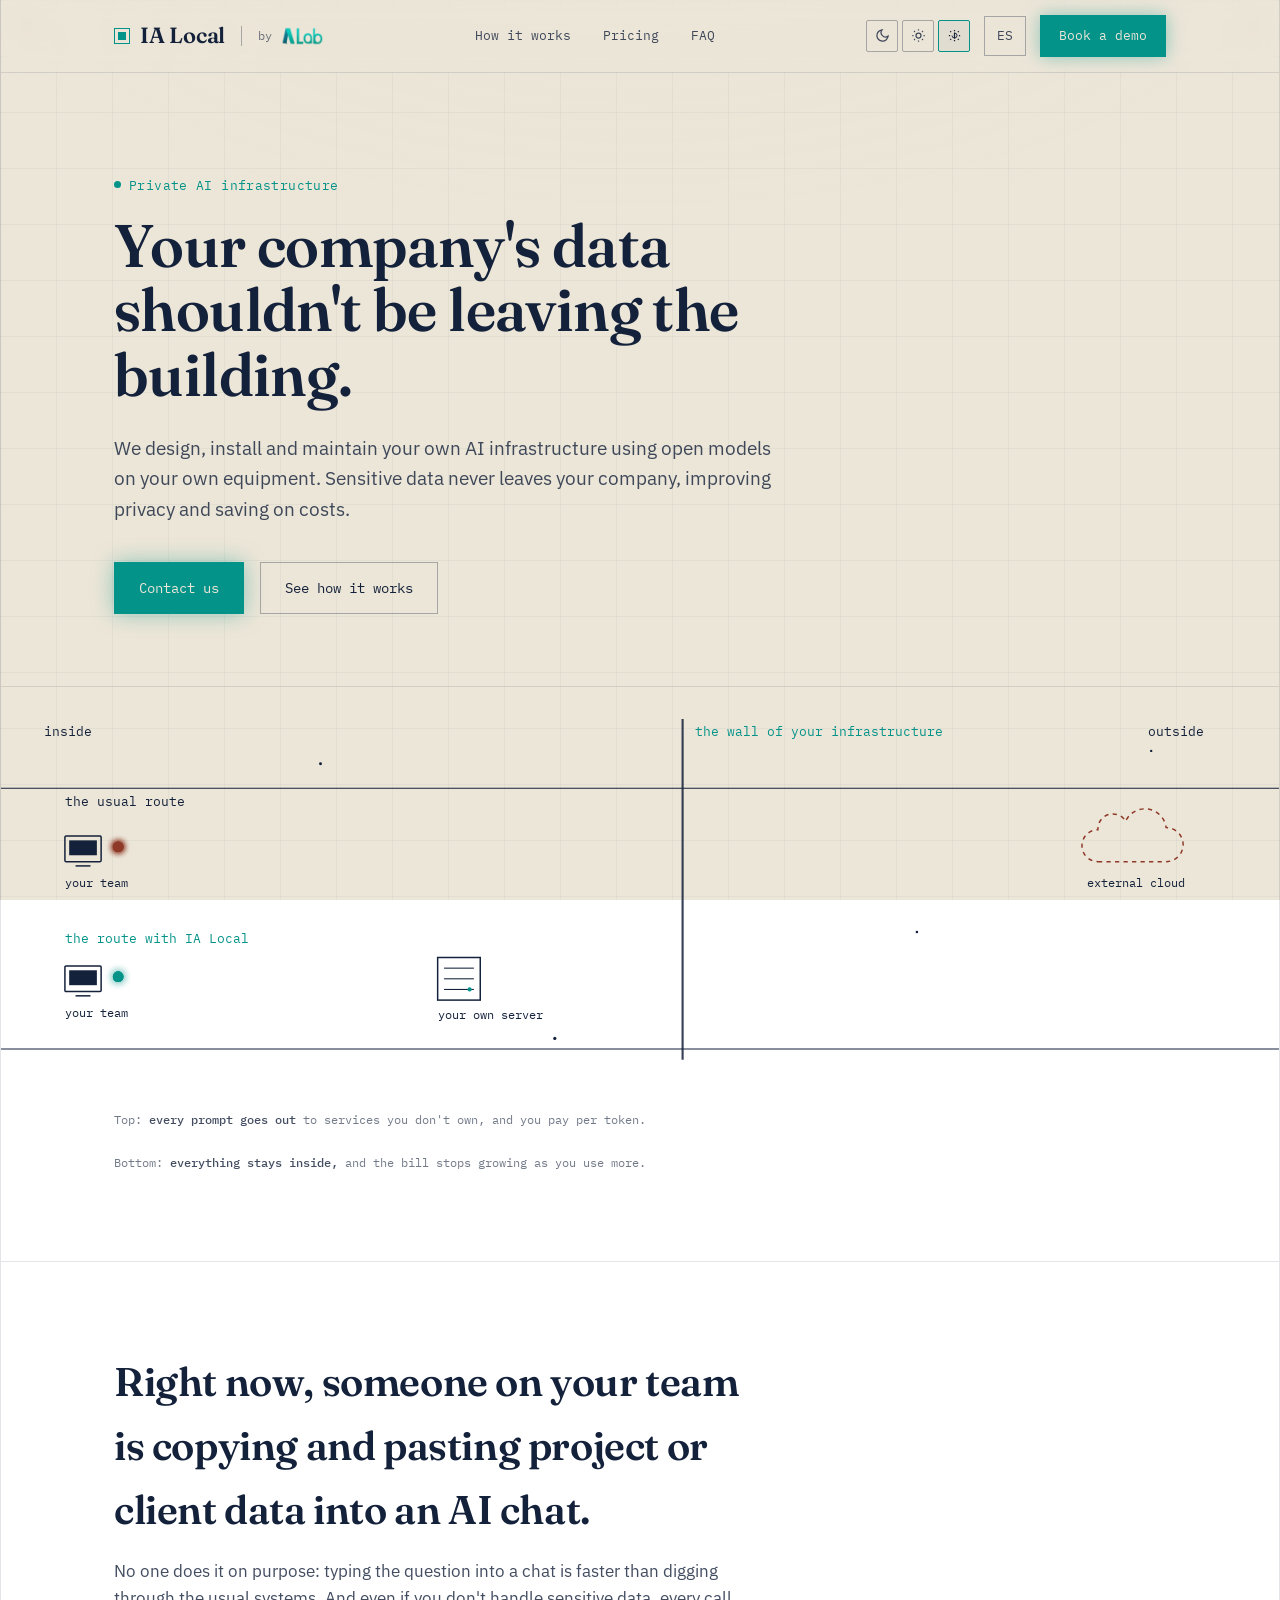
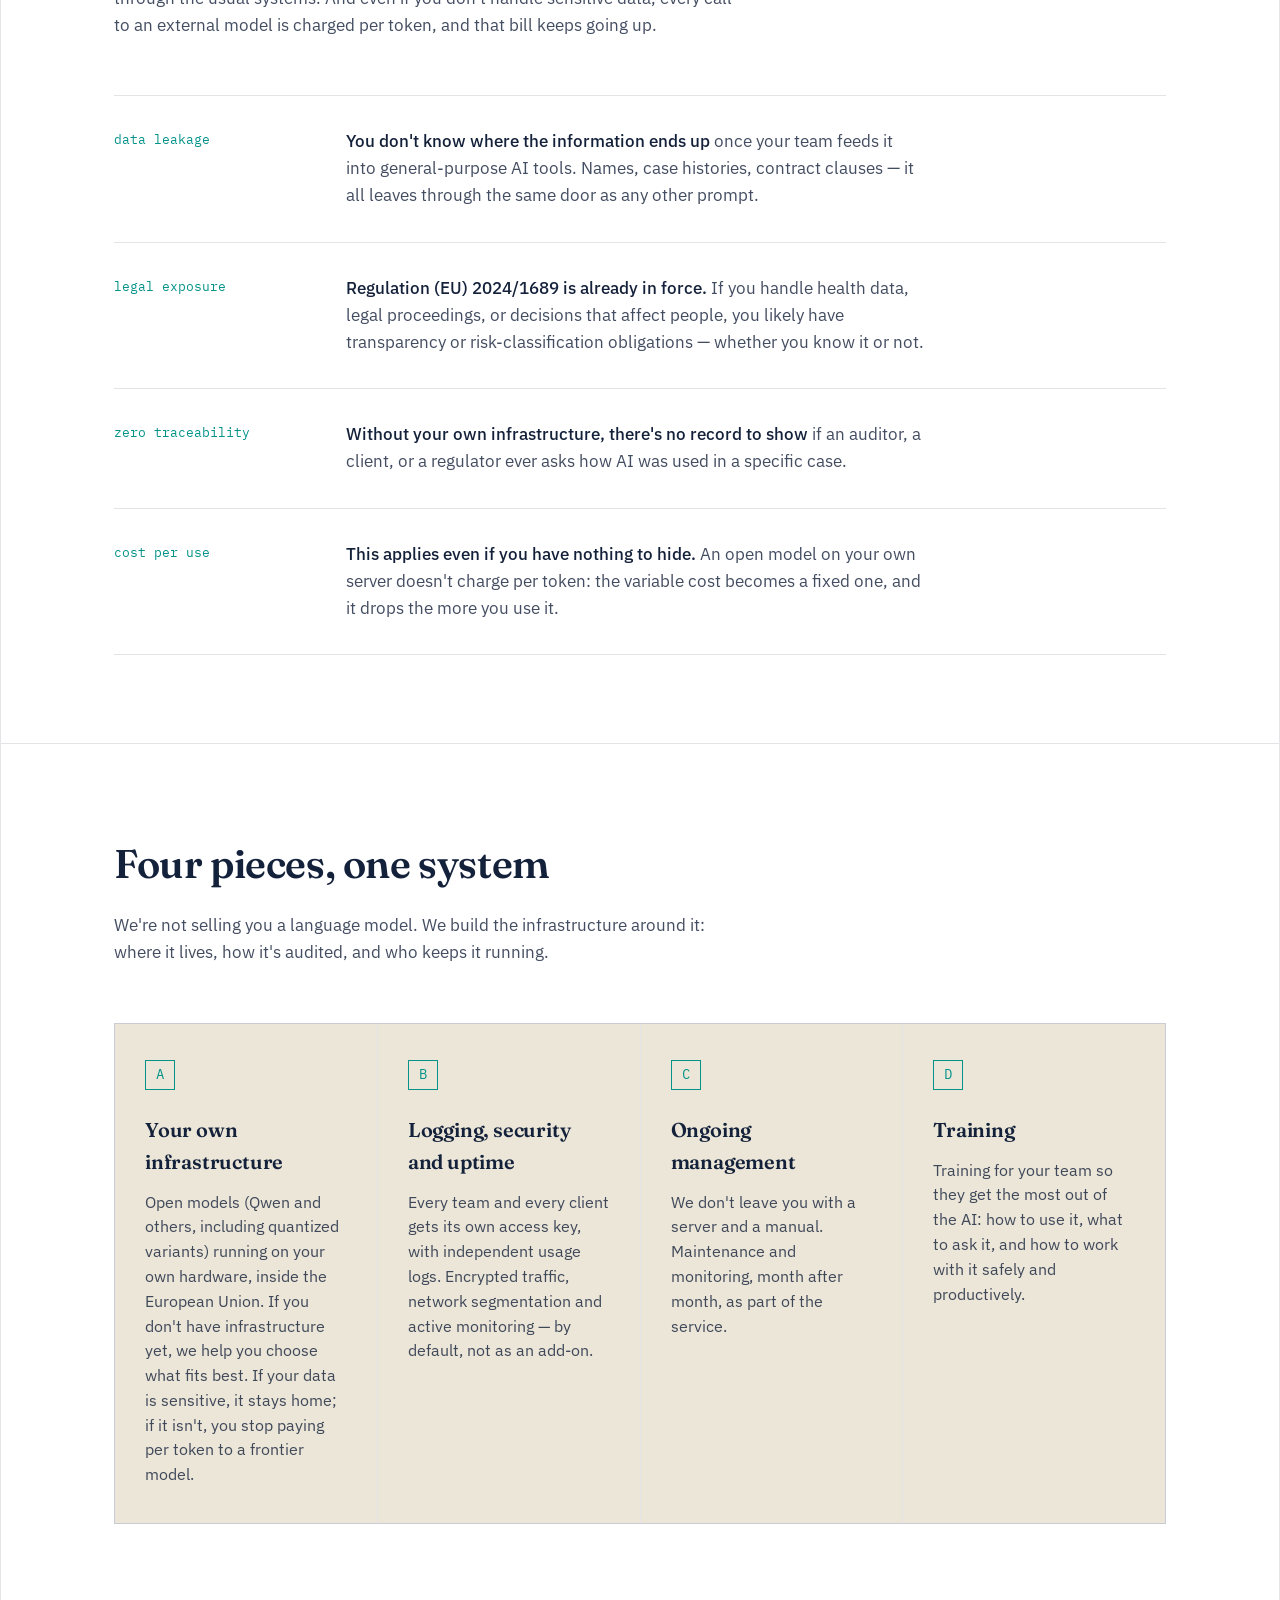
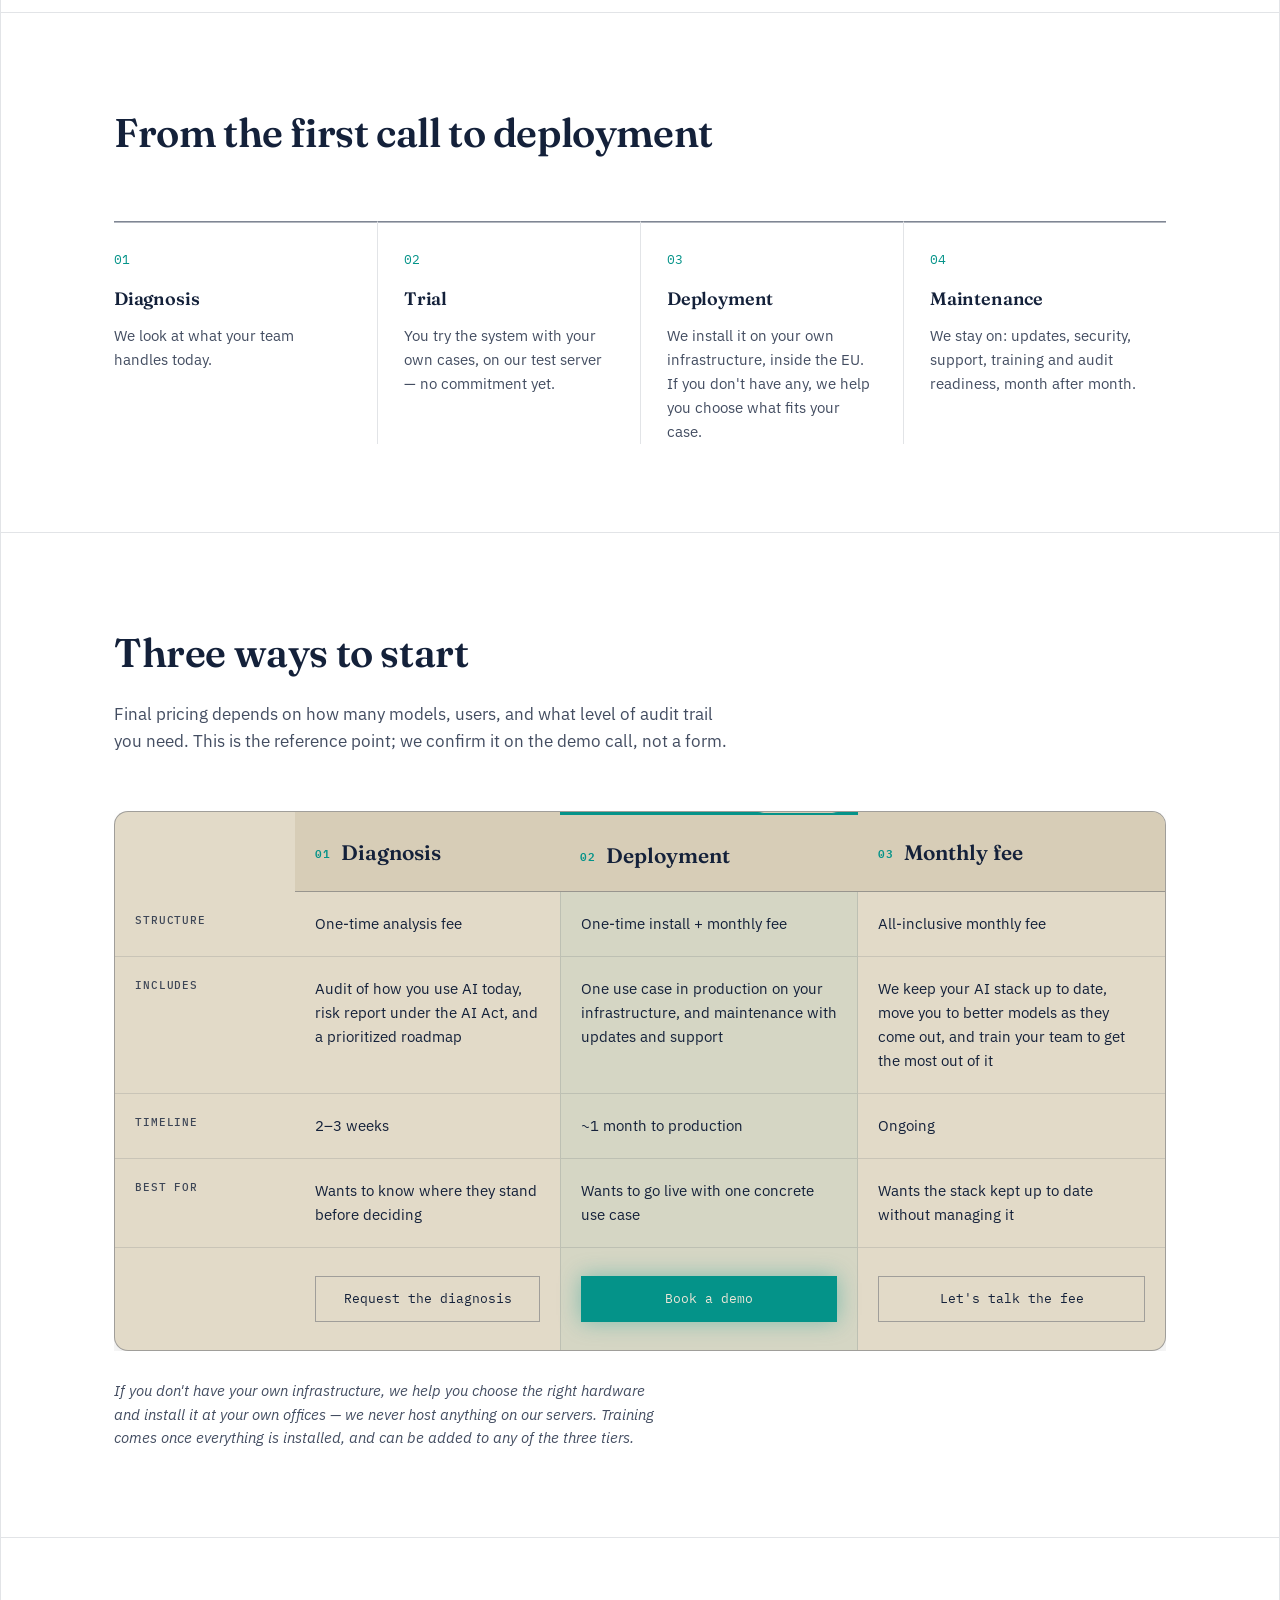
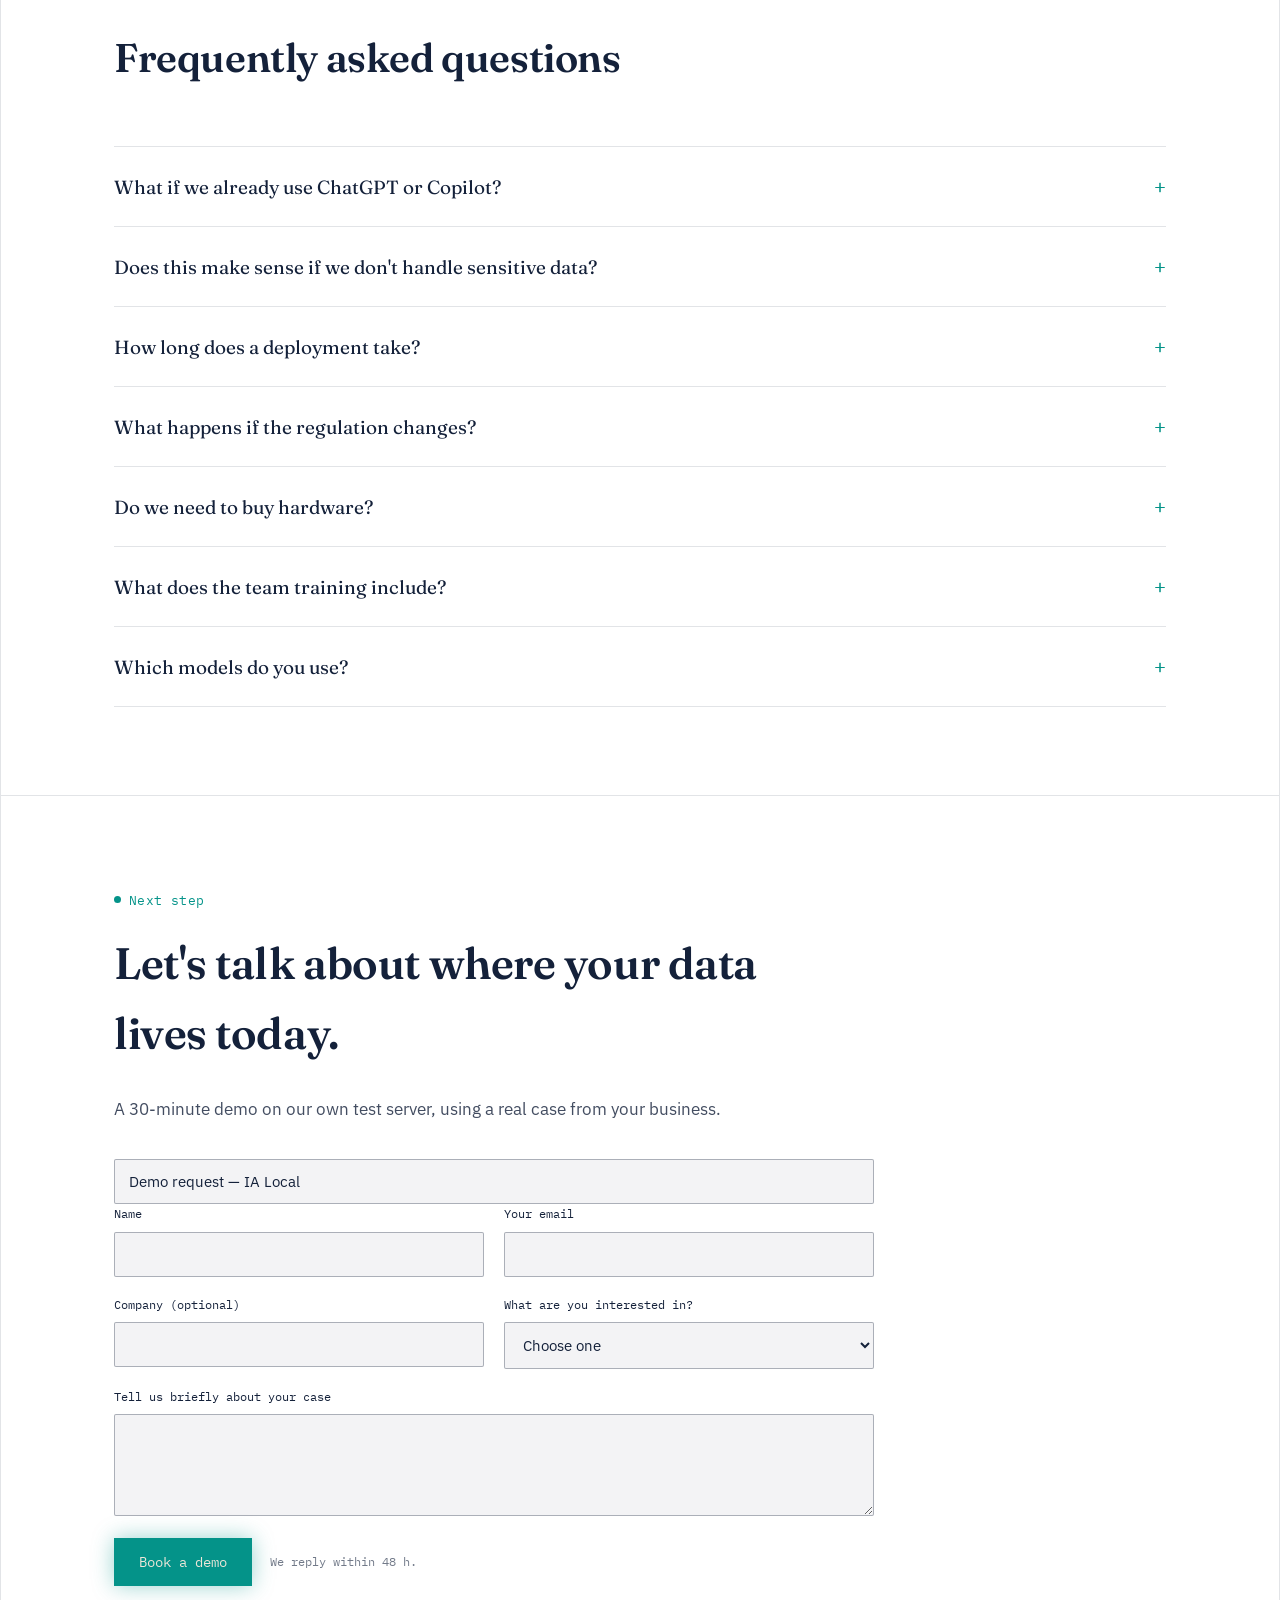
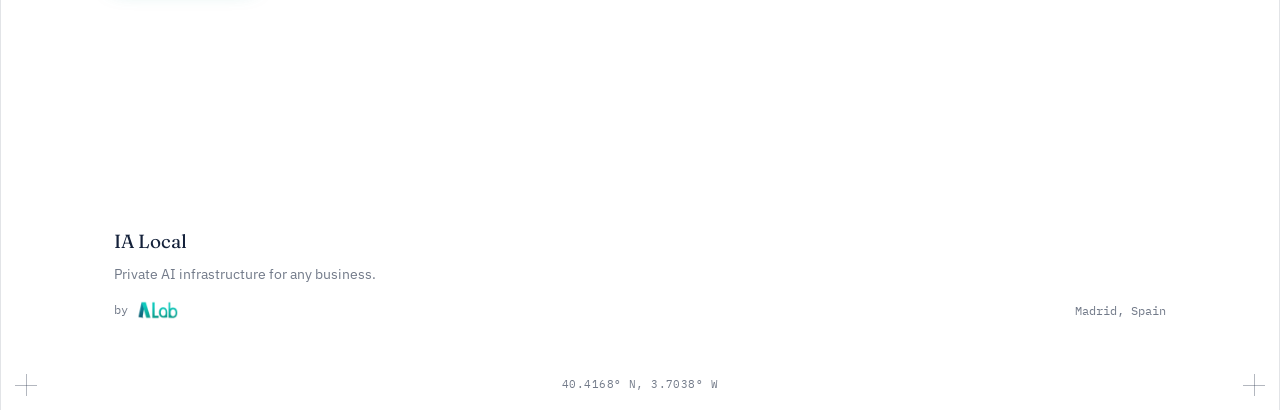
==== commit 8179c27d: "mejorar redacción en la sección de problema para mayor claridad y precisión" ====
--- a/en/index.html
+++ b/en/index.html
@@ -200,7 +200,7 @@
       <div class="wrap">
         <div class="section-head reveal">
           <h2 id="problem-title">Right now, someone on your team is copying and pasting project or client data into an AI chat.</h2>
-          <p>It doesn't take bad intent. It just takes being faster than searching the file. And even if you don't handle sensitive data, every one of those calls to an external model is billed per token — and that bill only grows.</p>
+          <p>No one does it on purpose: typing the question into a chat is faster than digging through the usual systems. And even if you don't handle sensitive data, every call to an external model is charged per token, and that bill keeps going up.</p>
         </div>
 
         <div class="notes reveal">
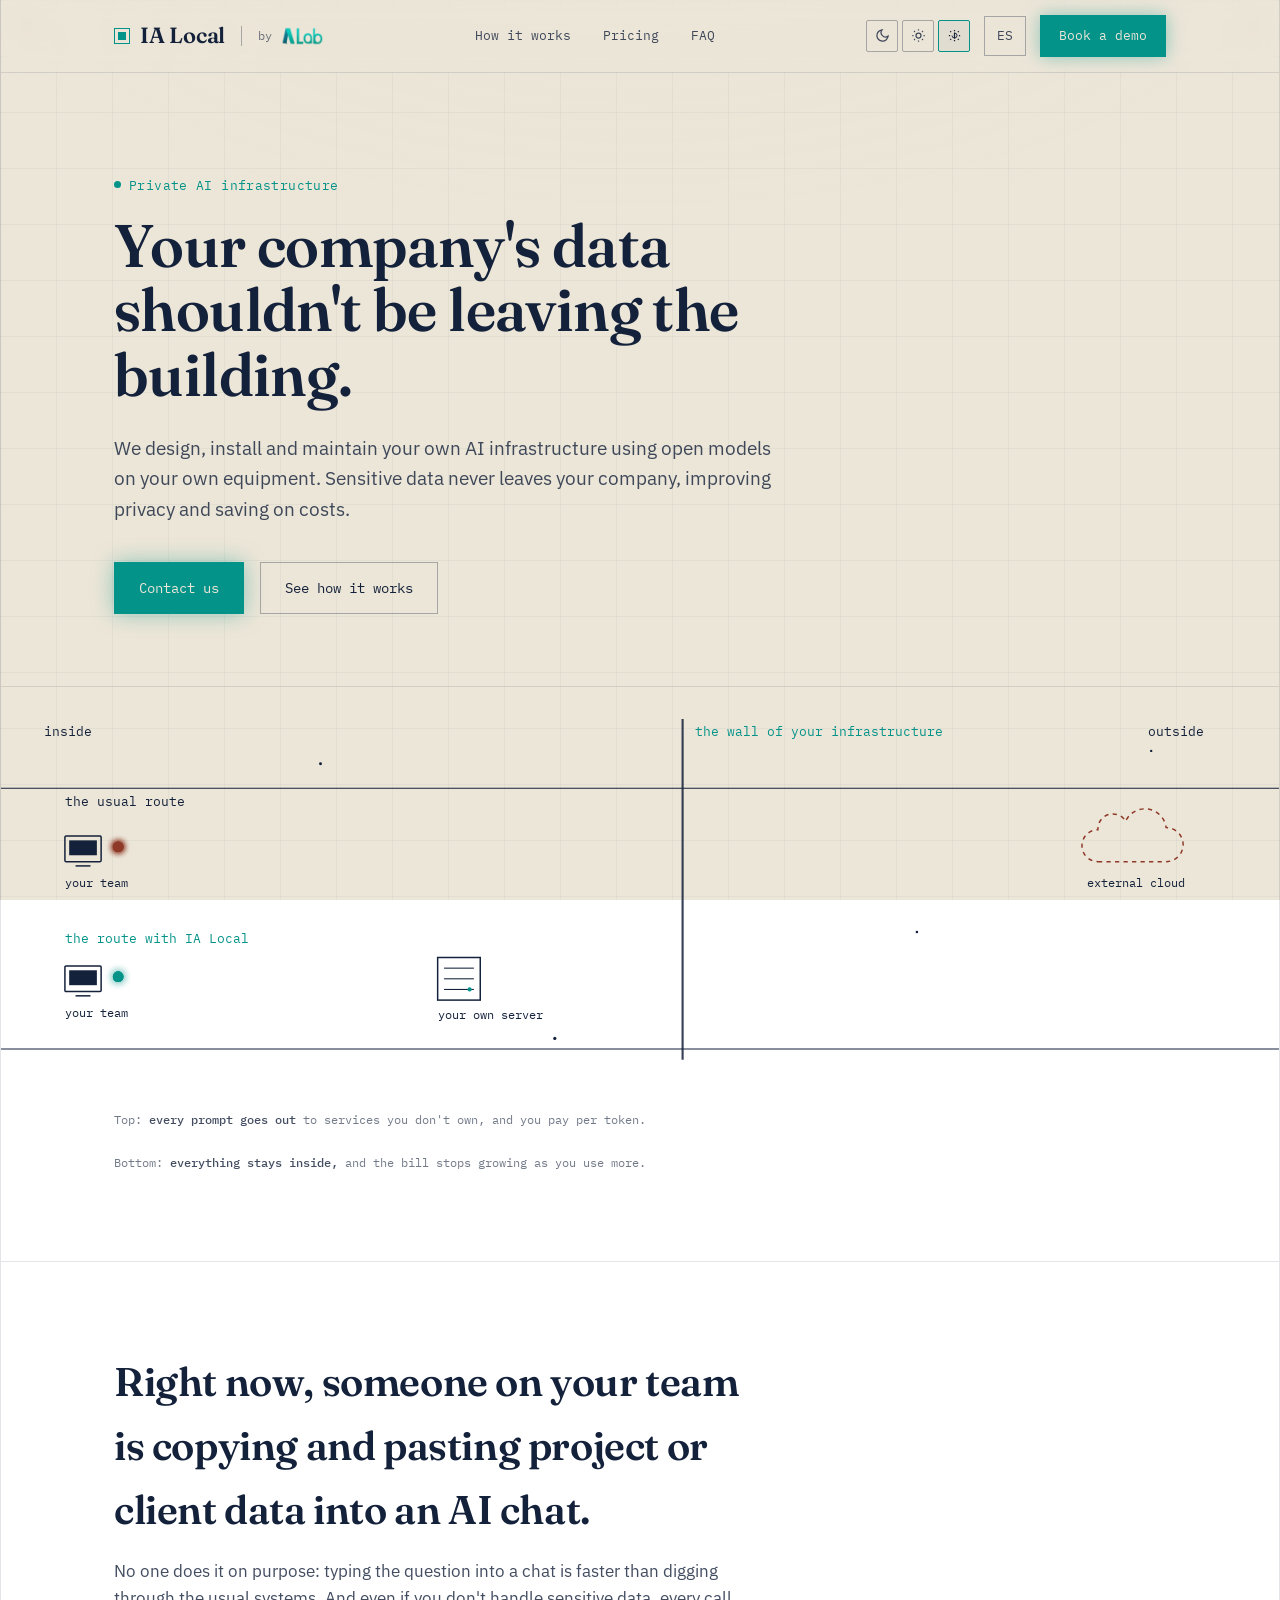
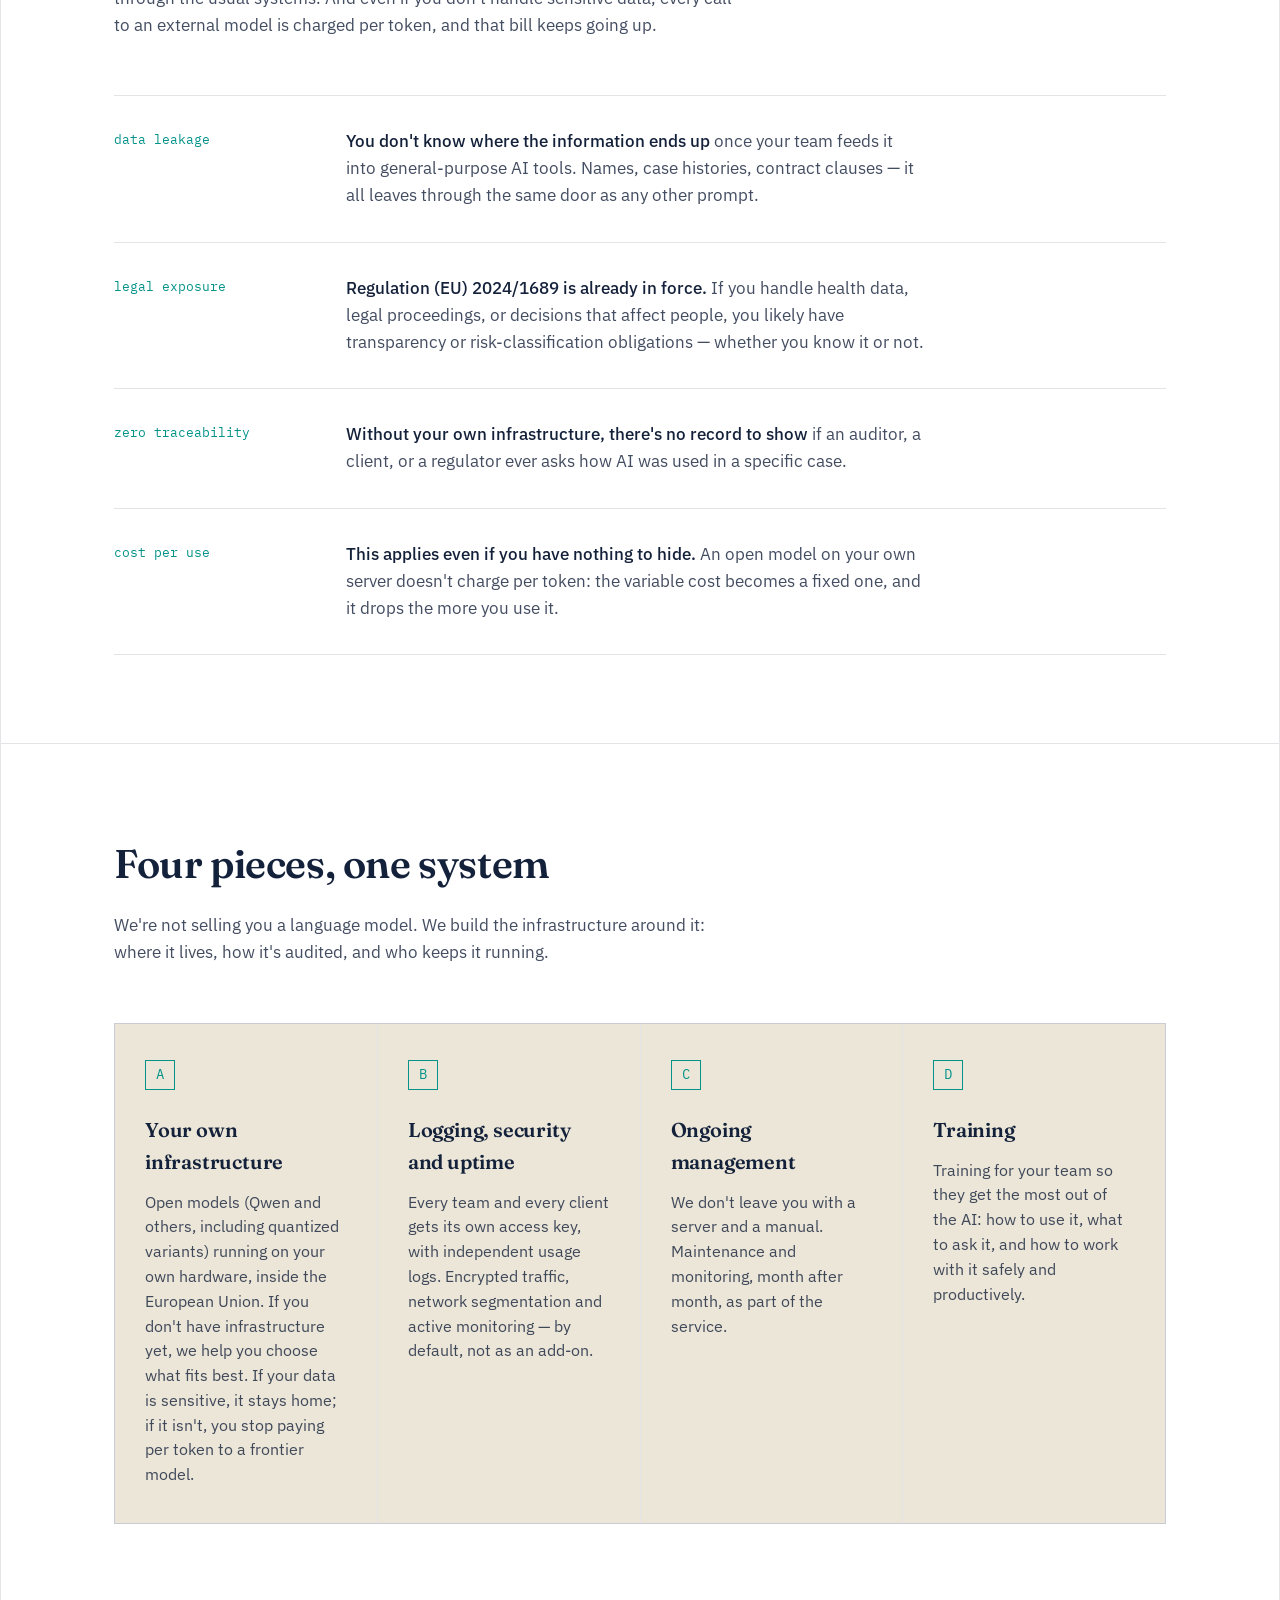
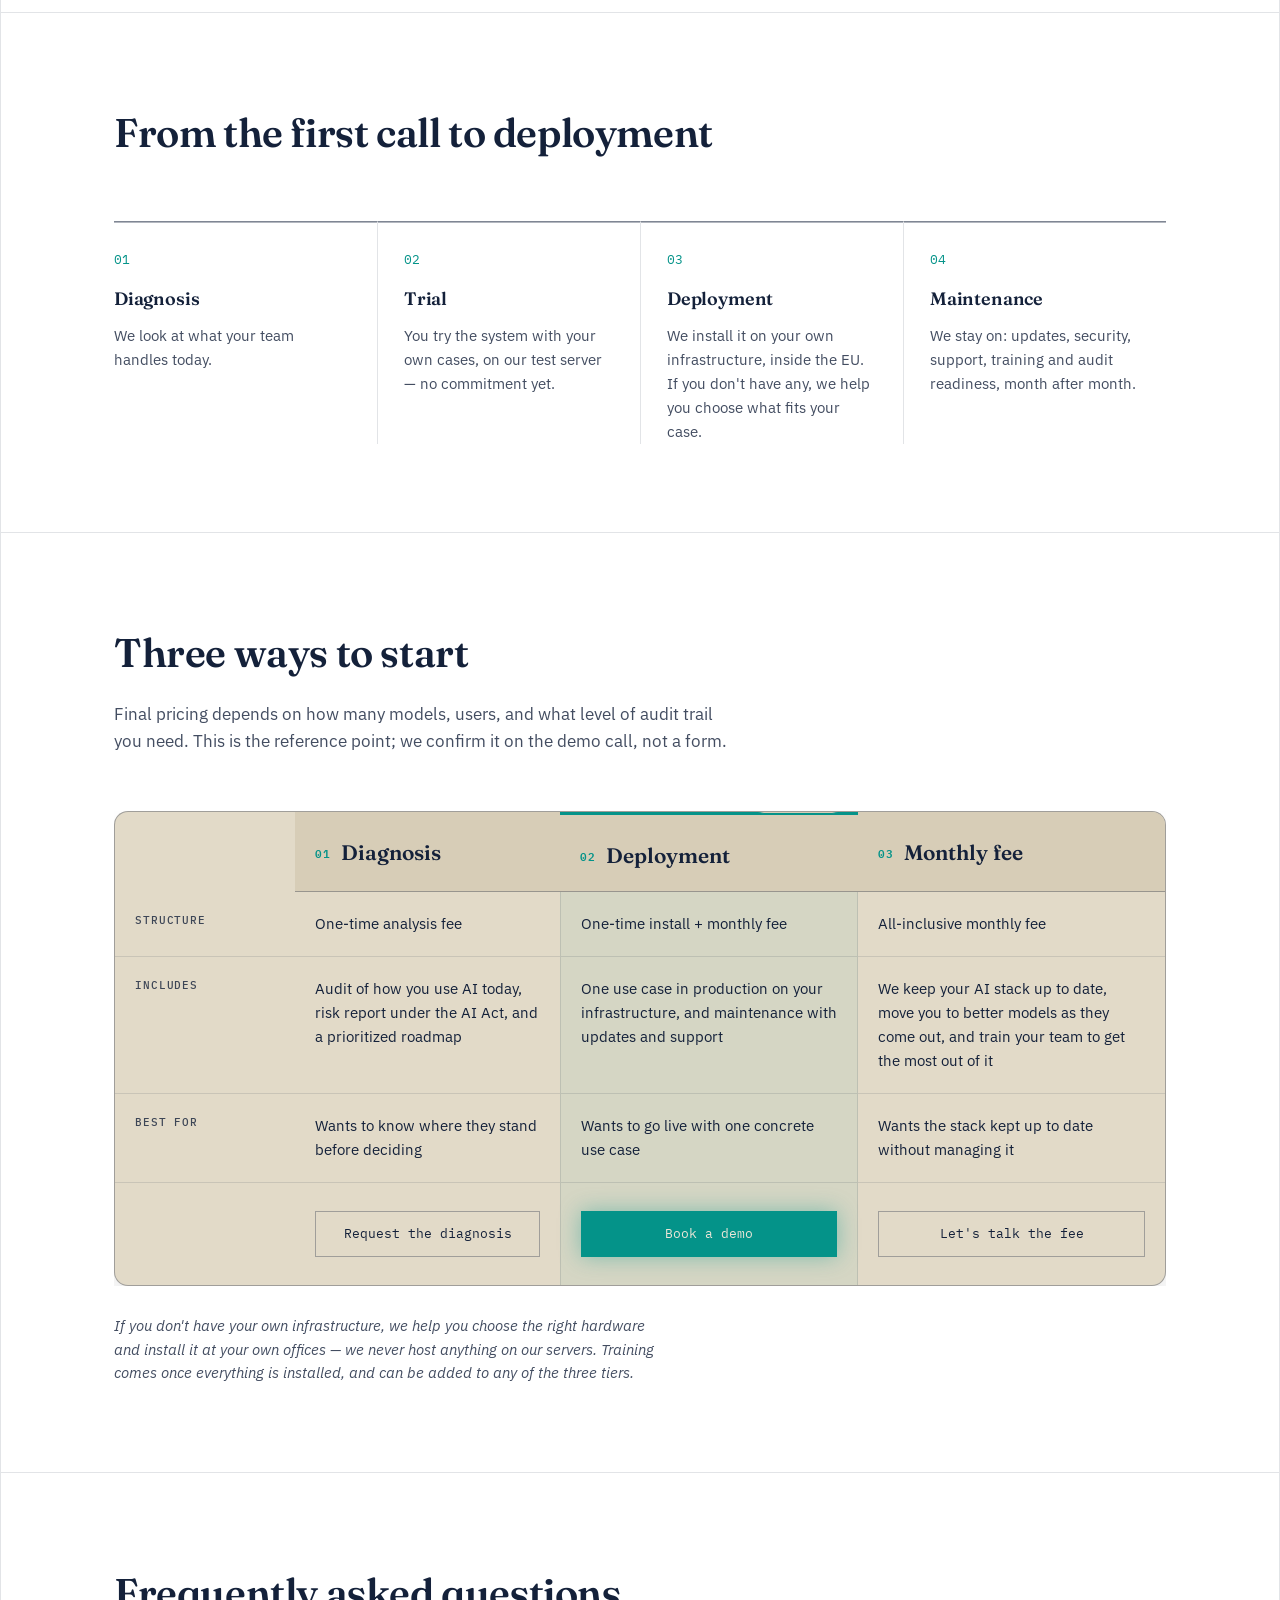
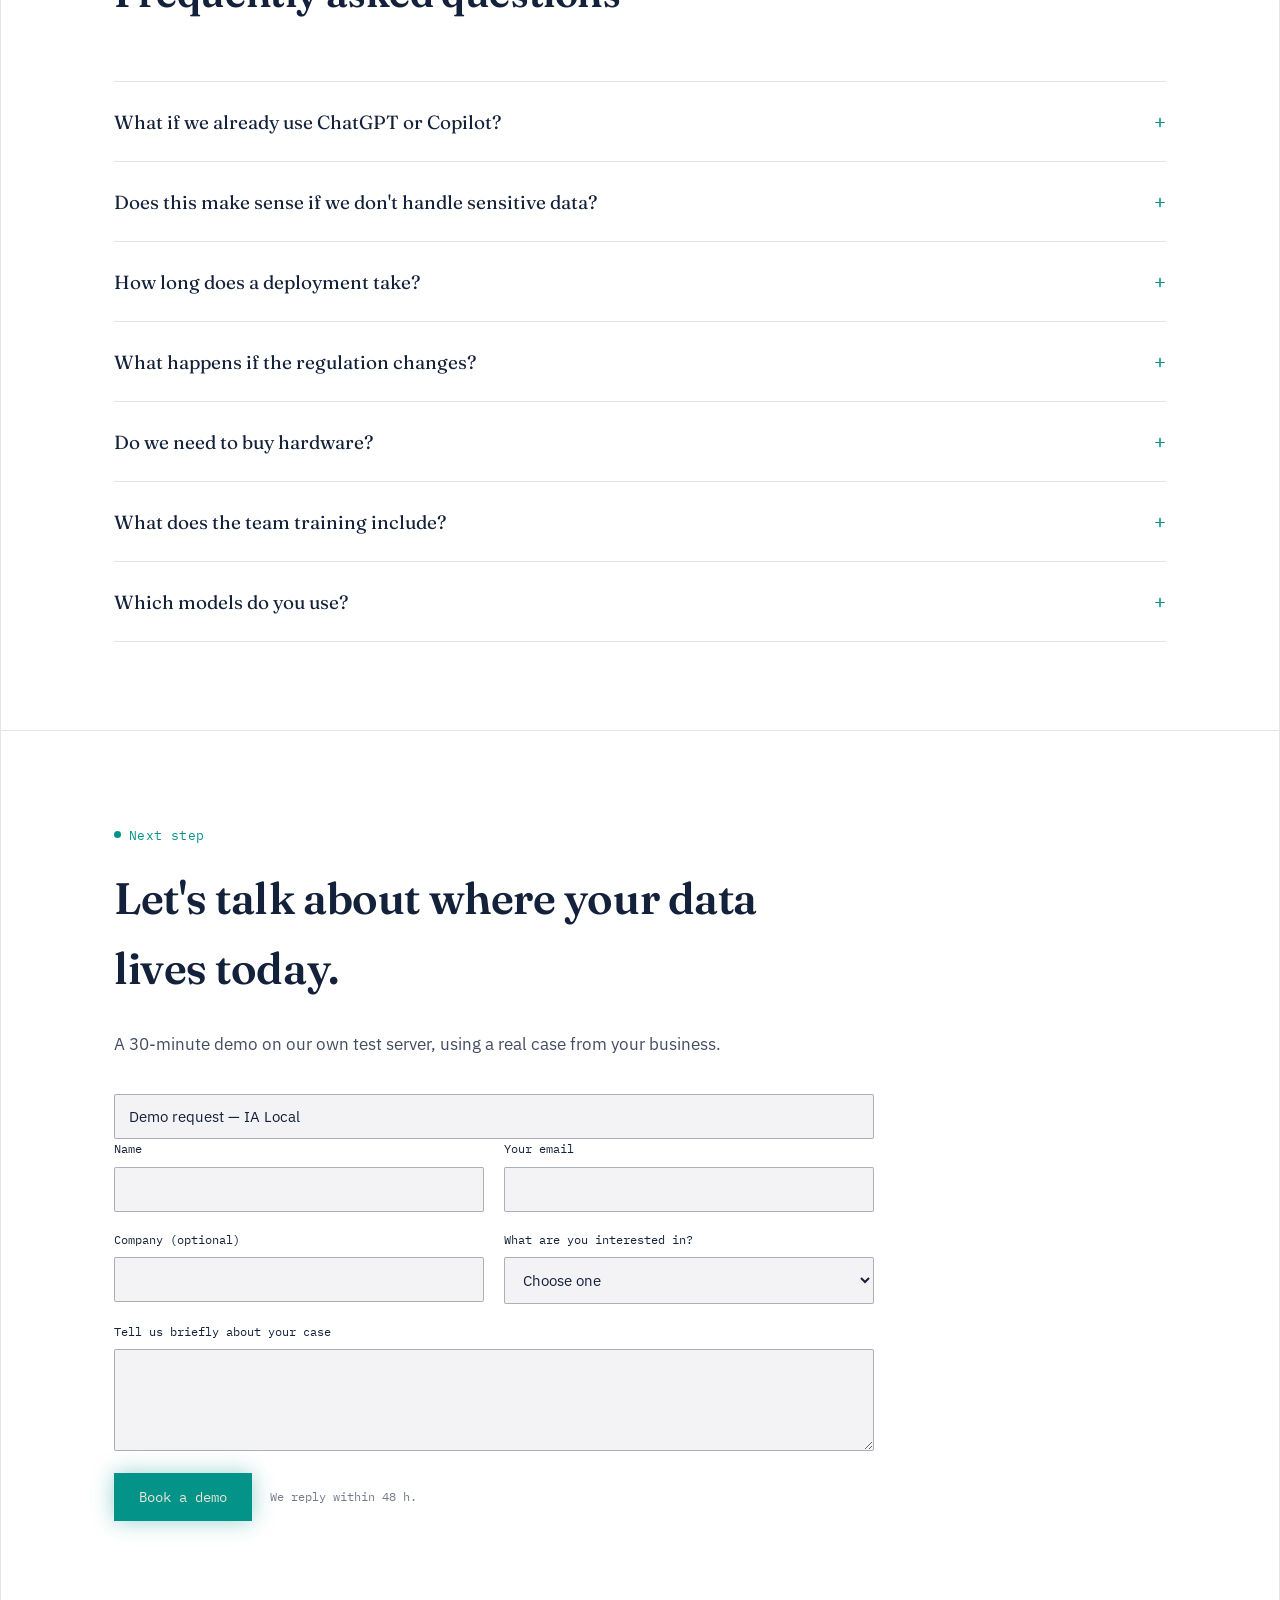
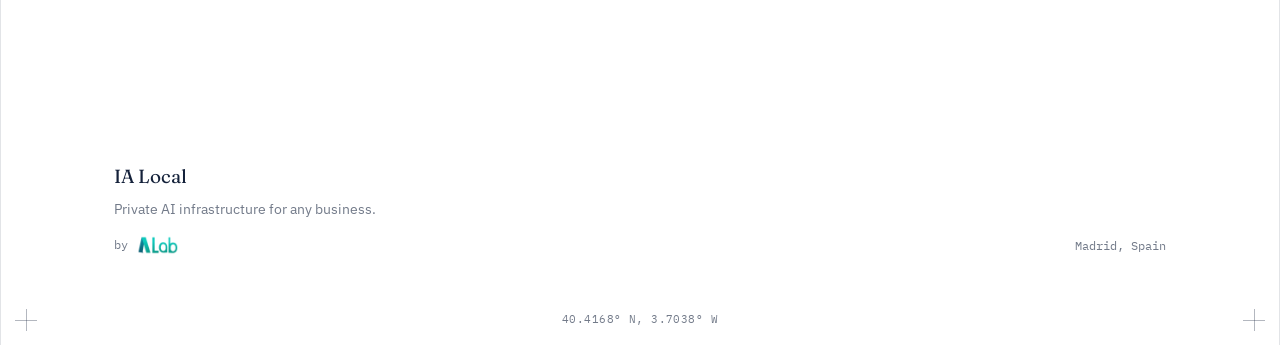
==== commit b2d546fe: "eliminar la fila de "Tiempo" en la tabla de servicios para simplificar la presentación" ====
--- a/en/index.html
+++ b/en/index.html
@@ -321,12 +321,6 @@
                 <td>Audit of how you use AI today, risk report under the AI Act, and a prioritized roadmap</td>
                 <td>One use case in production on your infrastructure, and maintenance with updates and support</td>
                  <td>We keep your AI stack up to date, move you to better models as they come out, and train your team to get the most out of it</td>
-              </tr>
-              <tr>
-                <th scope="row">Timeline</th>
-                <td>2–3 weeks</td>
-                <td>~1 month to production</td>
-                <td>Ongoing</td>
               </tr>
               <tr>
                 <th scope="row">Best for</th>
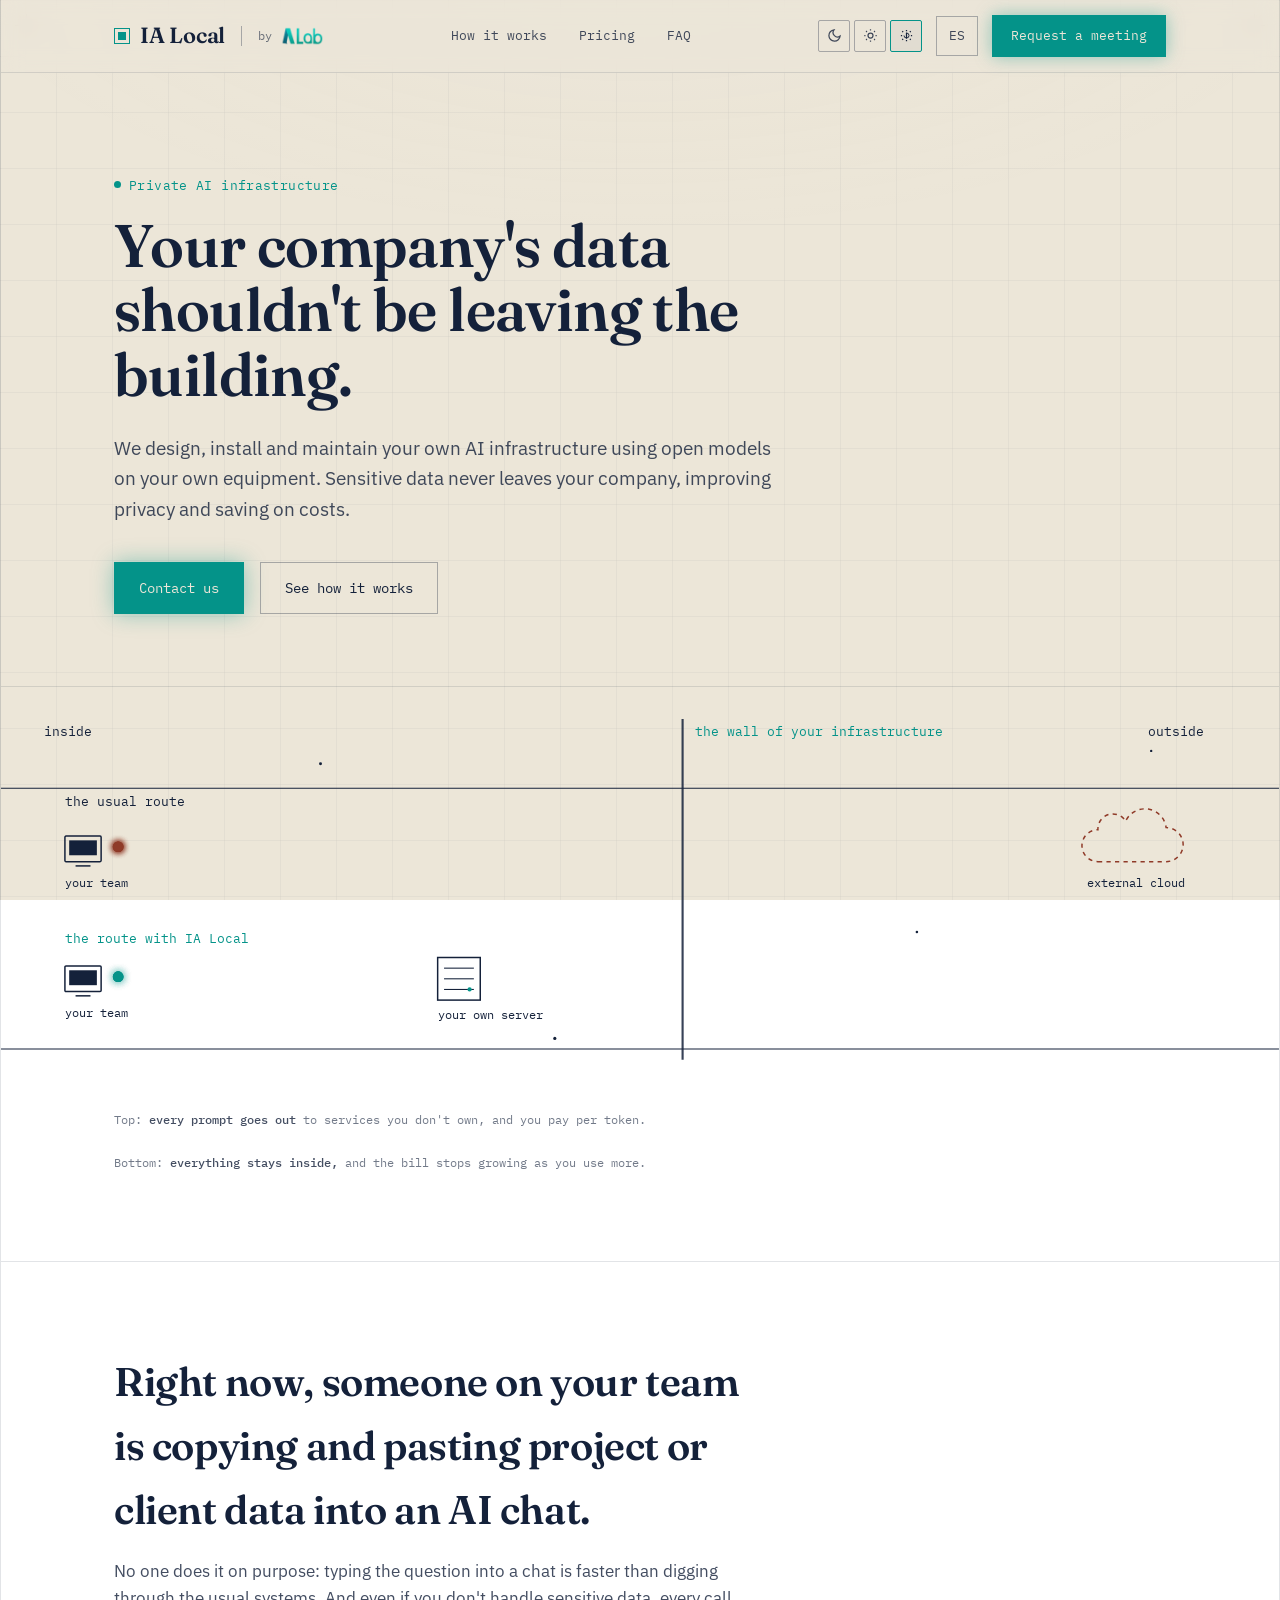
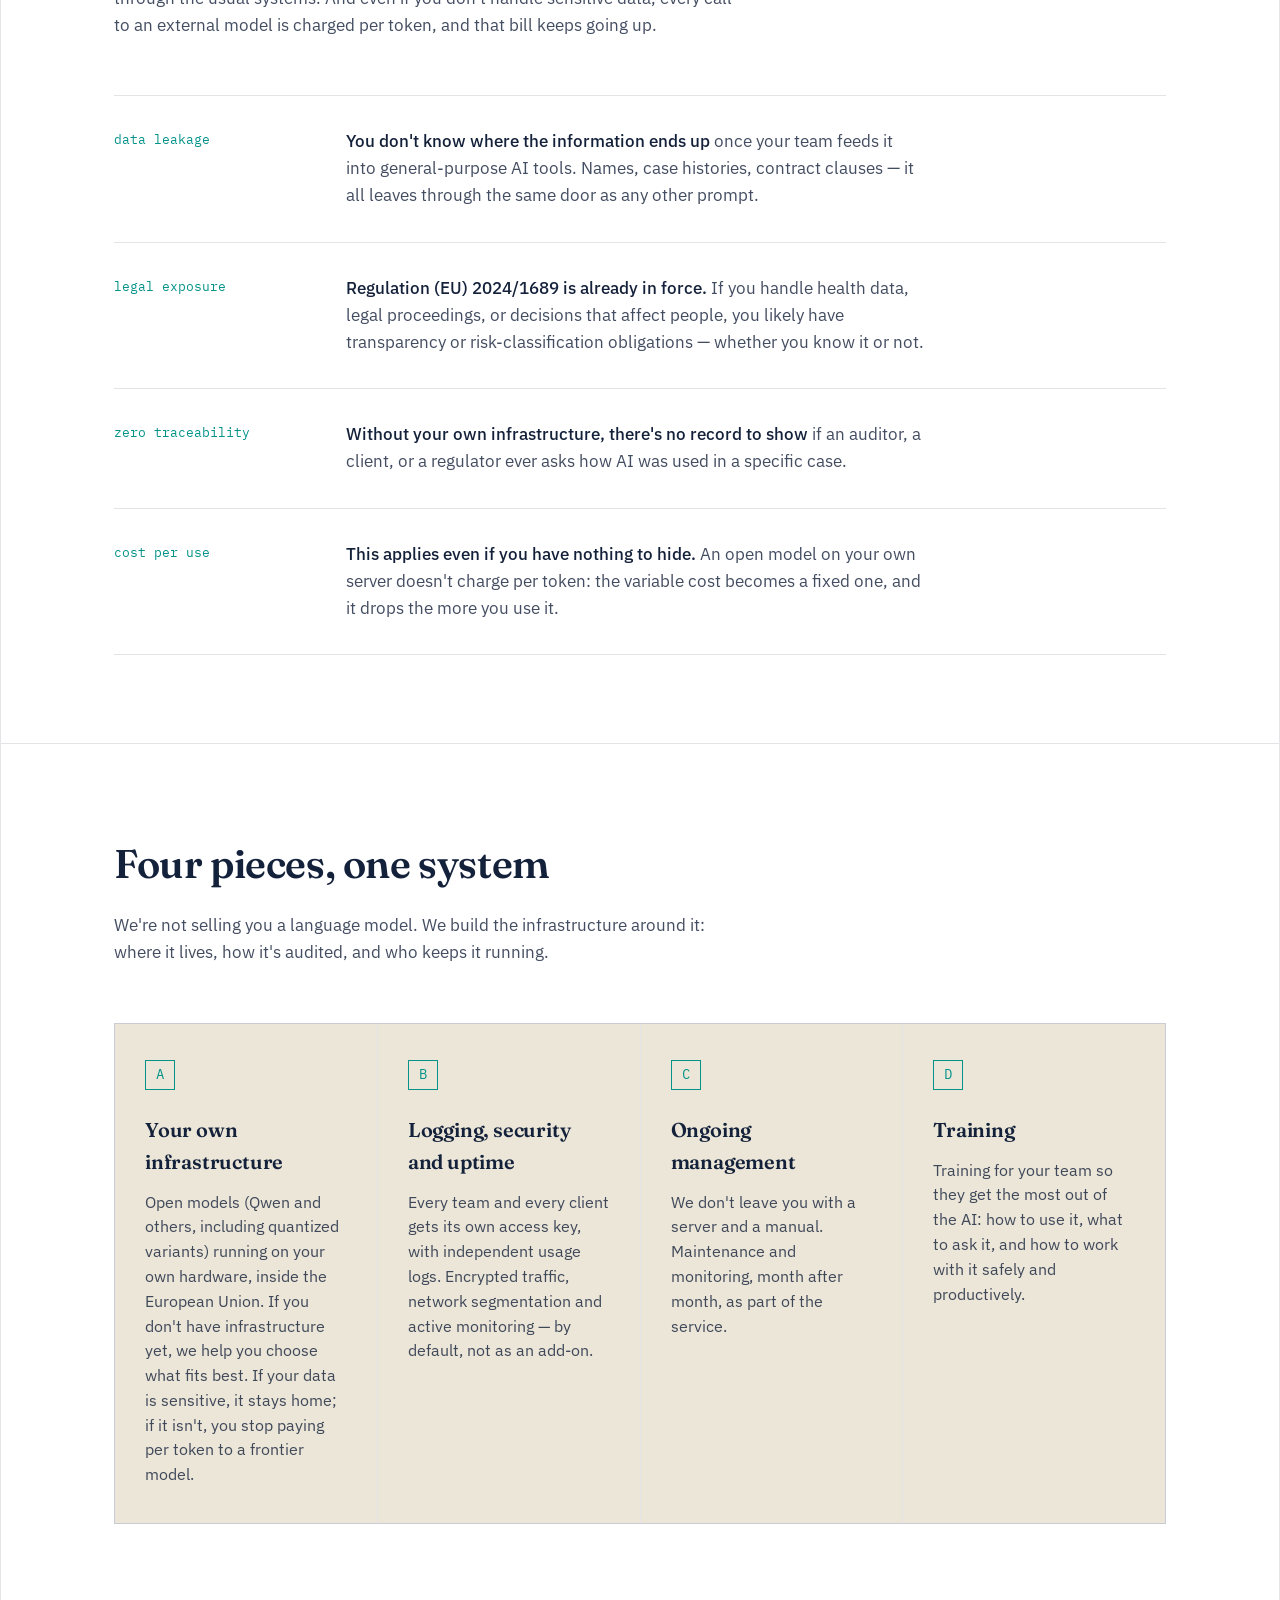
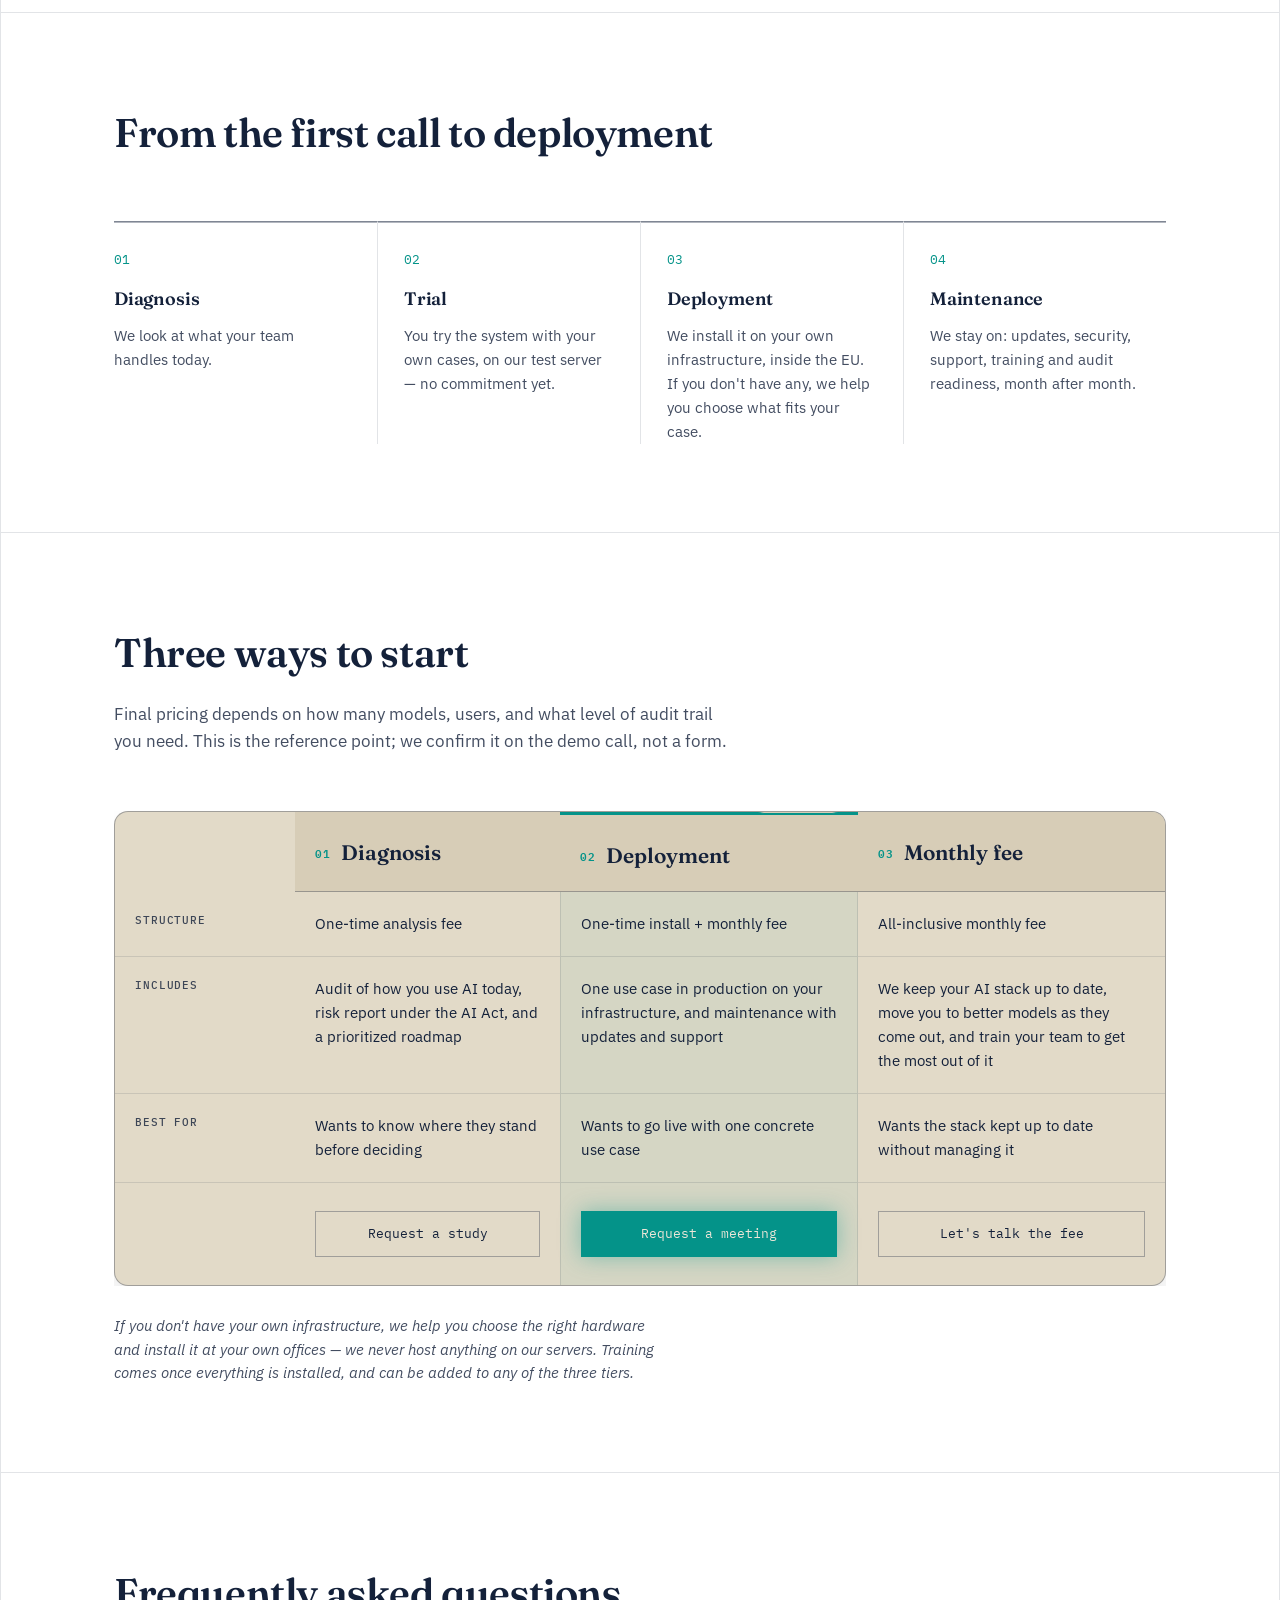
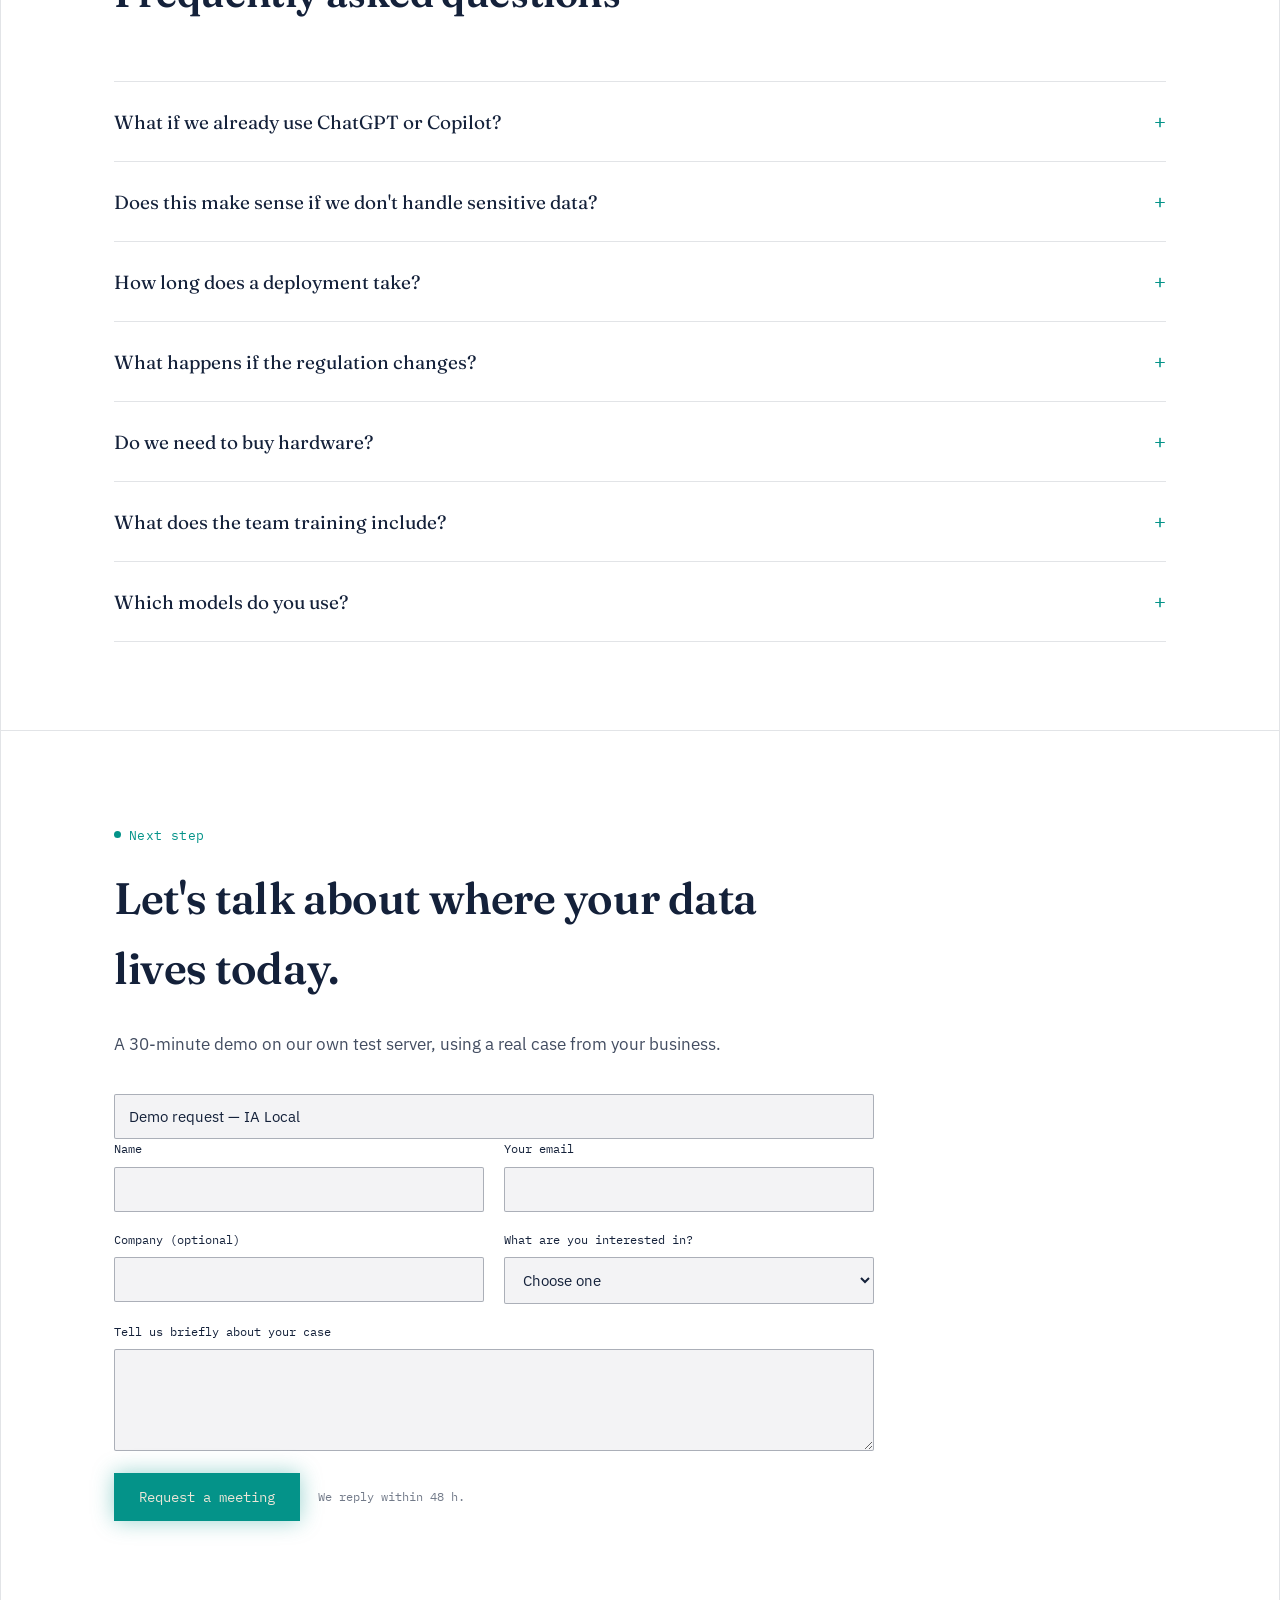
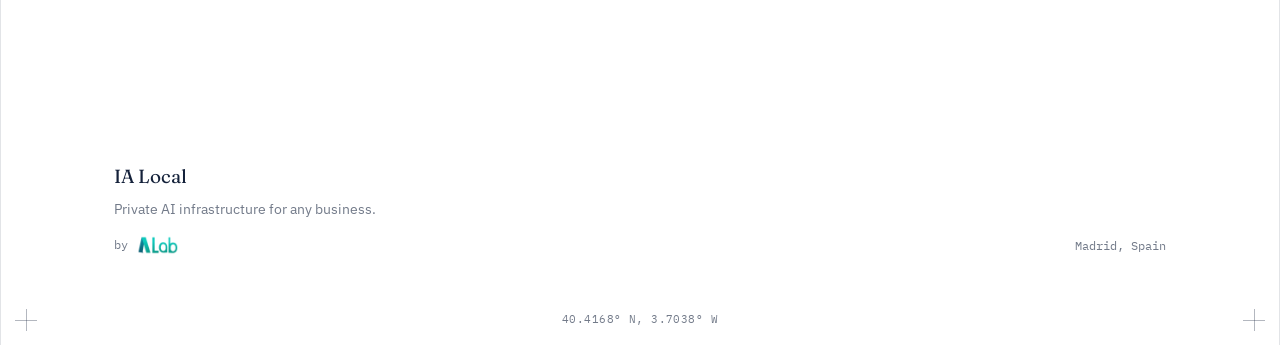
==== commit 983d6300: "actualizar texto de botones de contacto para mayor claridad y coherencia" ====
--- a/en/index.html
+++ b/en/index.html
@@ -93,7 +93,7 @@
           </button>
         </div>
         <a href="/" class="lang-switch" hreflang="es" lang="es">ES</a>
-        <a href="#contact" class="nav-cta">Book a demo</a>
+        <a href="#contact" class="nav-cta">Request a meeting</a>
       </div>
     </div>
   </header>
@@ -330,8 +330,8 @@
               </tr>
               <tr class="datasheet-cta-row">
                 <th scope="row"></th>
-                <td><a class="btn btn-ghost btn-tier" href="#contact">Request the diagnosis</a></td>
-                <td><a class="btn btn-primary btn-tier" href="#contact">Book a demo</a></td>
+                <td><a class="btn btn-ghost btn-tier" href="#contact">Request a study</a></td>
+                <td><a class="btn btn-primary btn-tier" href="#contact">Request a meeting</a></td>
                   <td><a class="btn btn-ghost btn-tier" href="#contact">Let's talk the fee</a></td>
               </tr>
             </tbody>
@@ -413,7 +413,7 @@
             </label>
           </div>
           <div class="cf-actions">
-            <button type="submit" class="btn btn-primary">Book a demo</button>
+            <button type="submit" class="btn btn-primary">Request a meeting</button>
             <span class="cf-note">We reply within 48 h.</span>
           </div>
         </form>
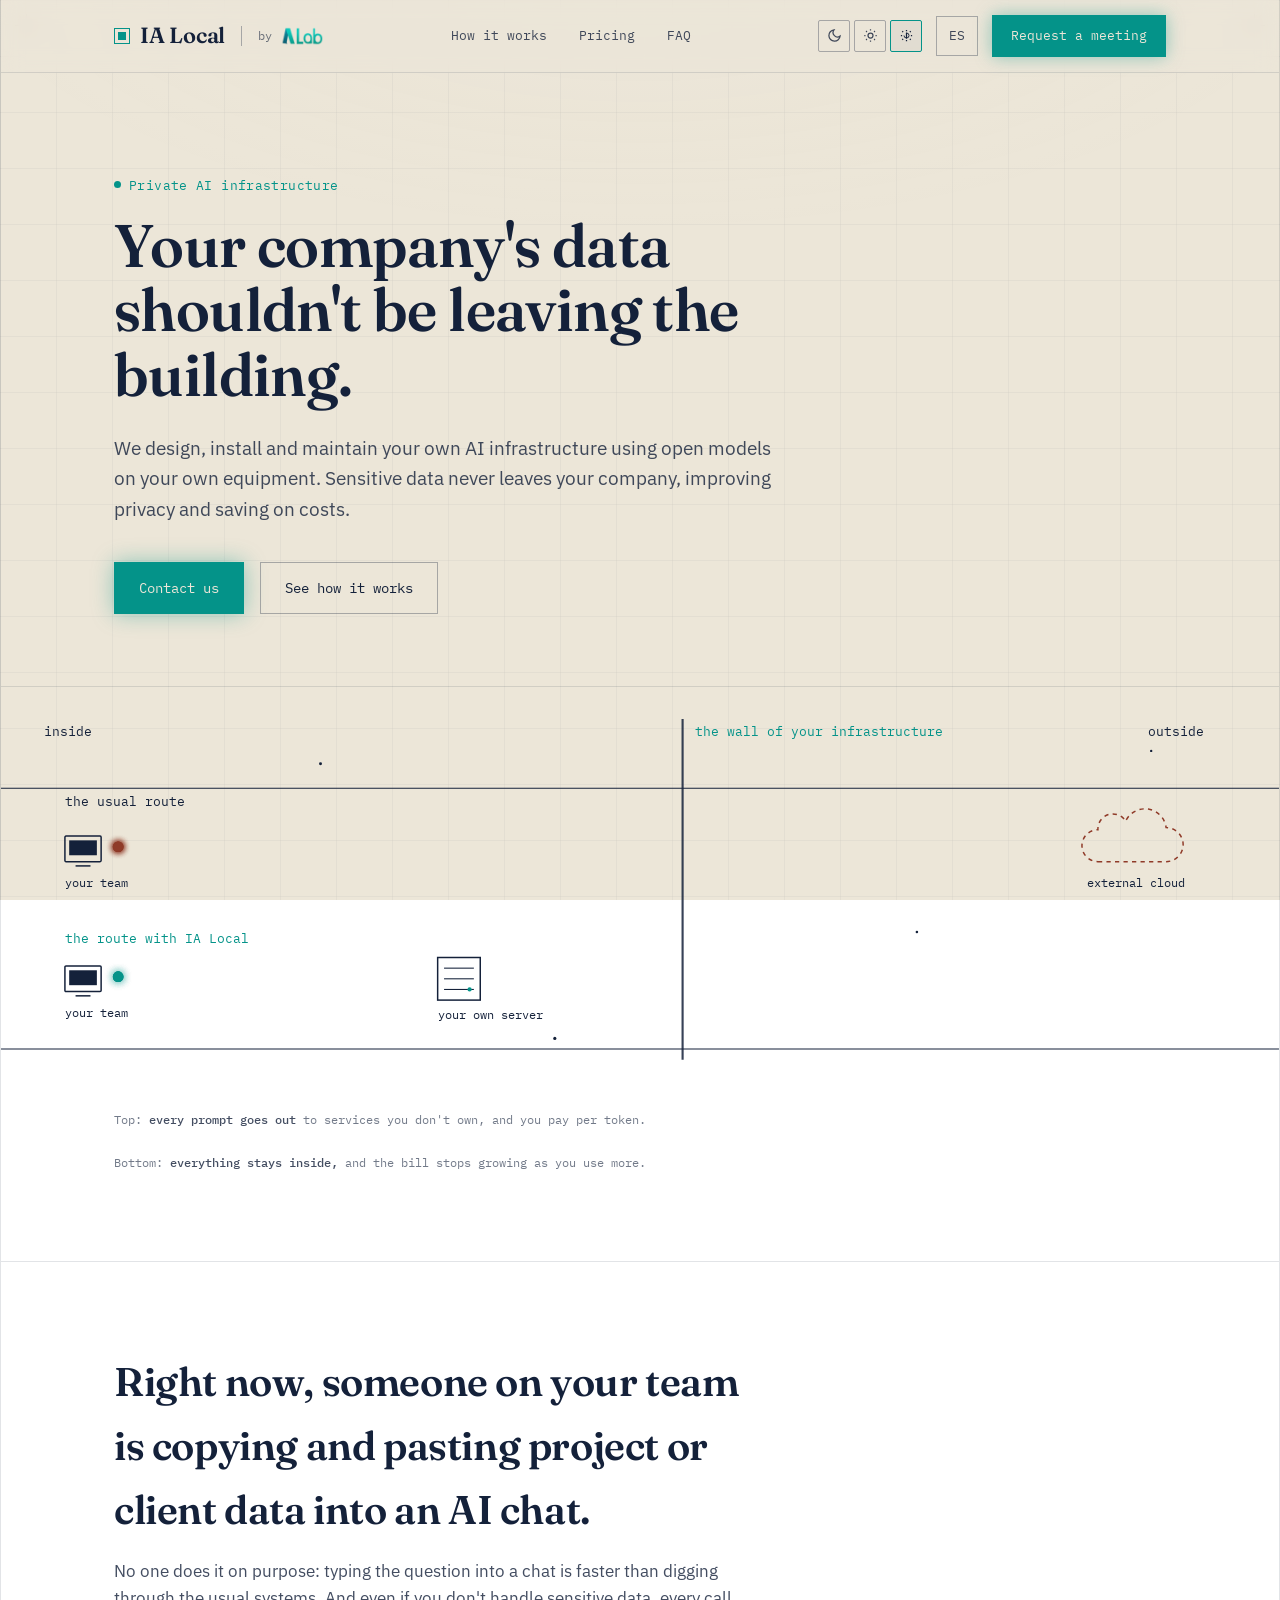
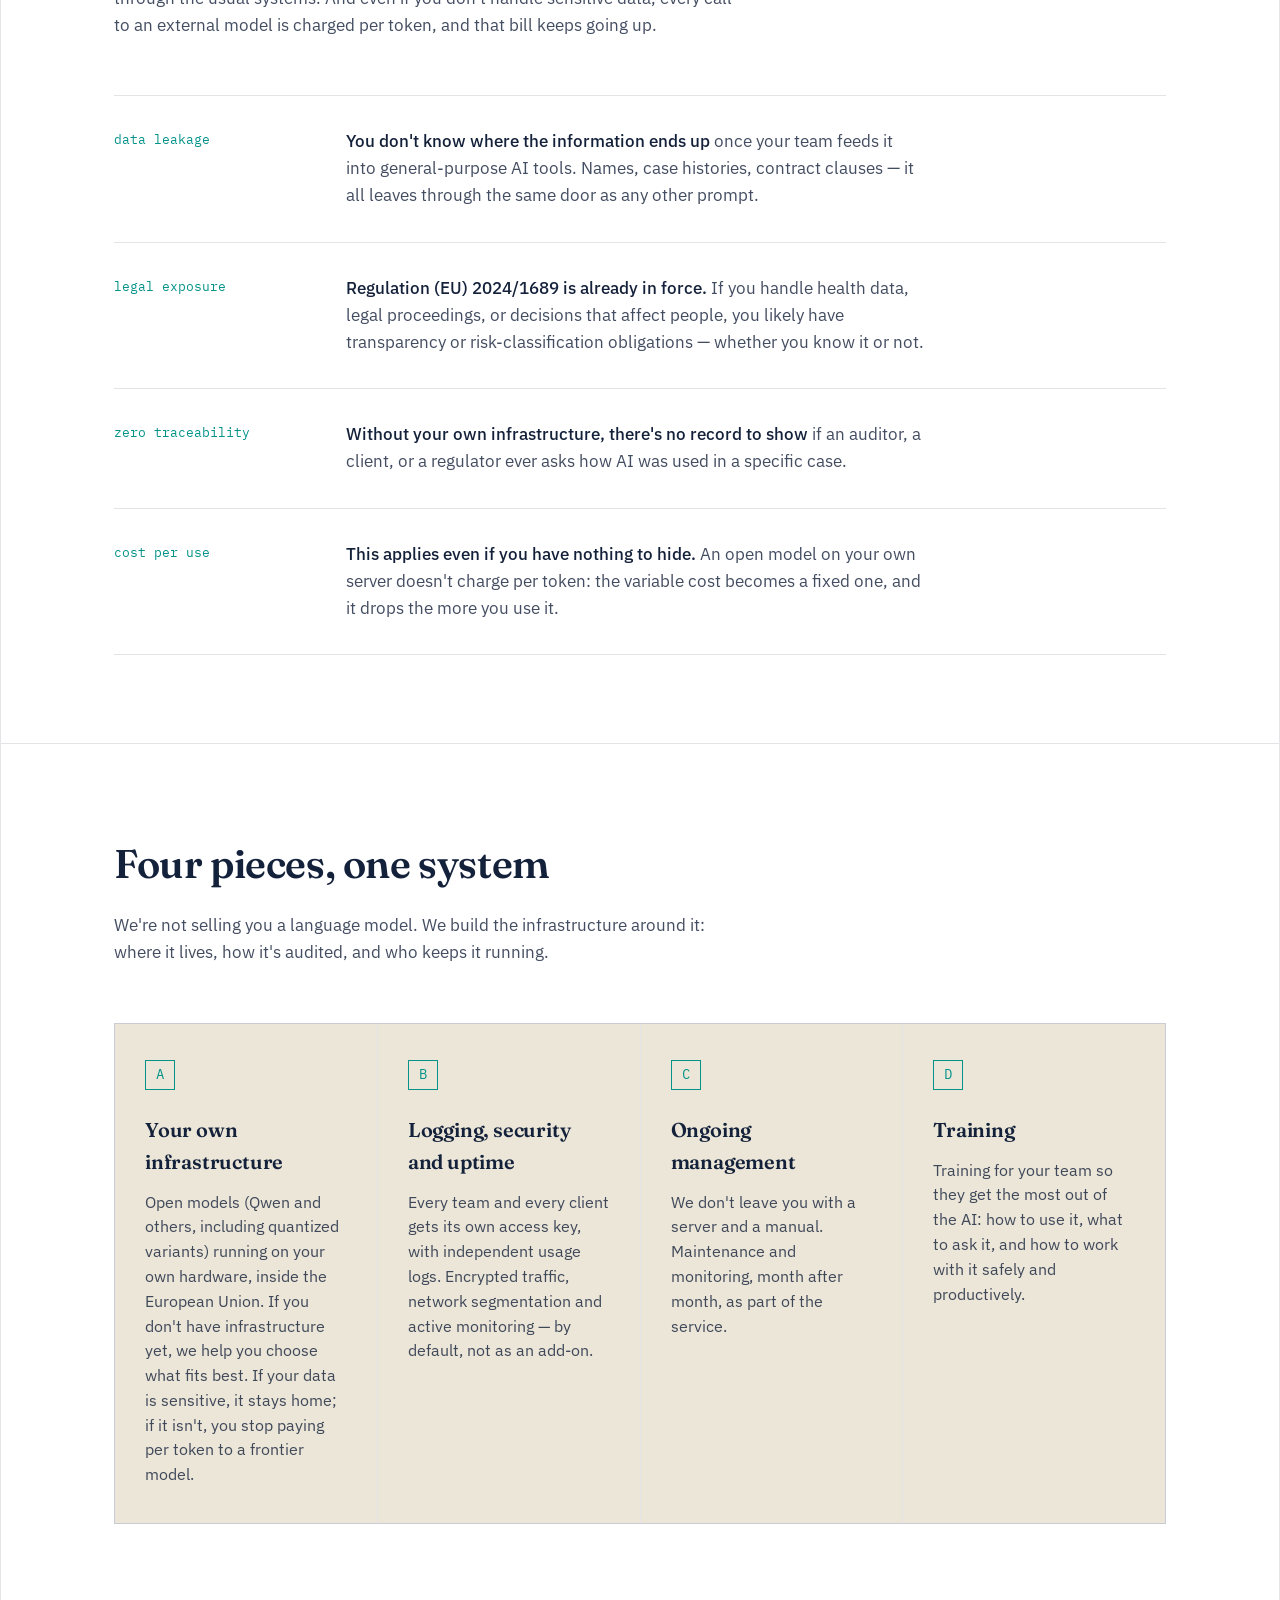
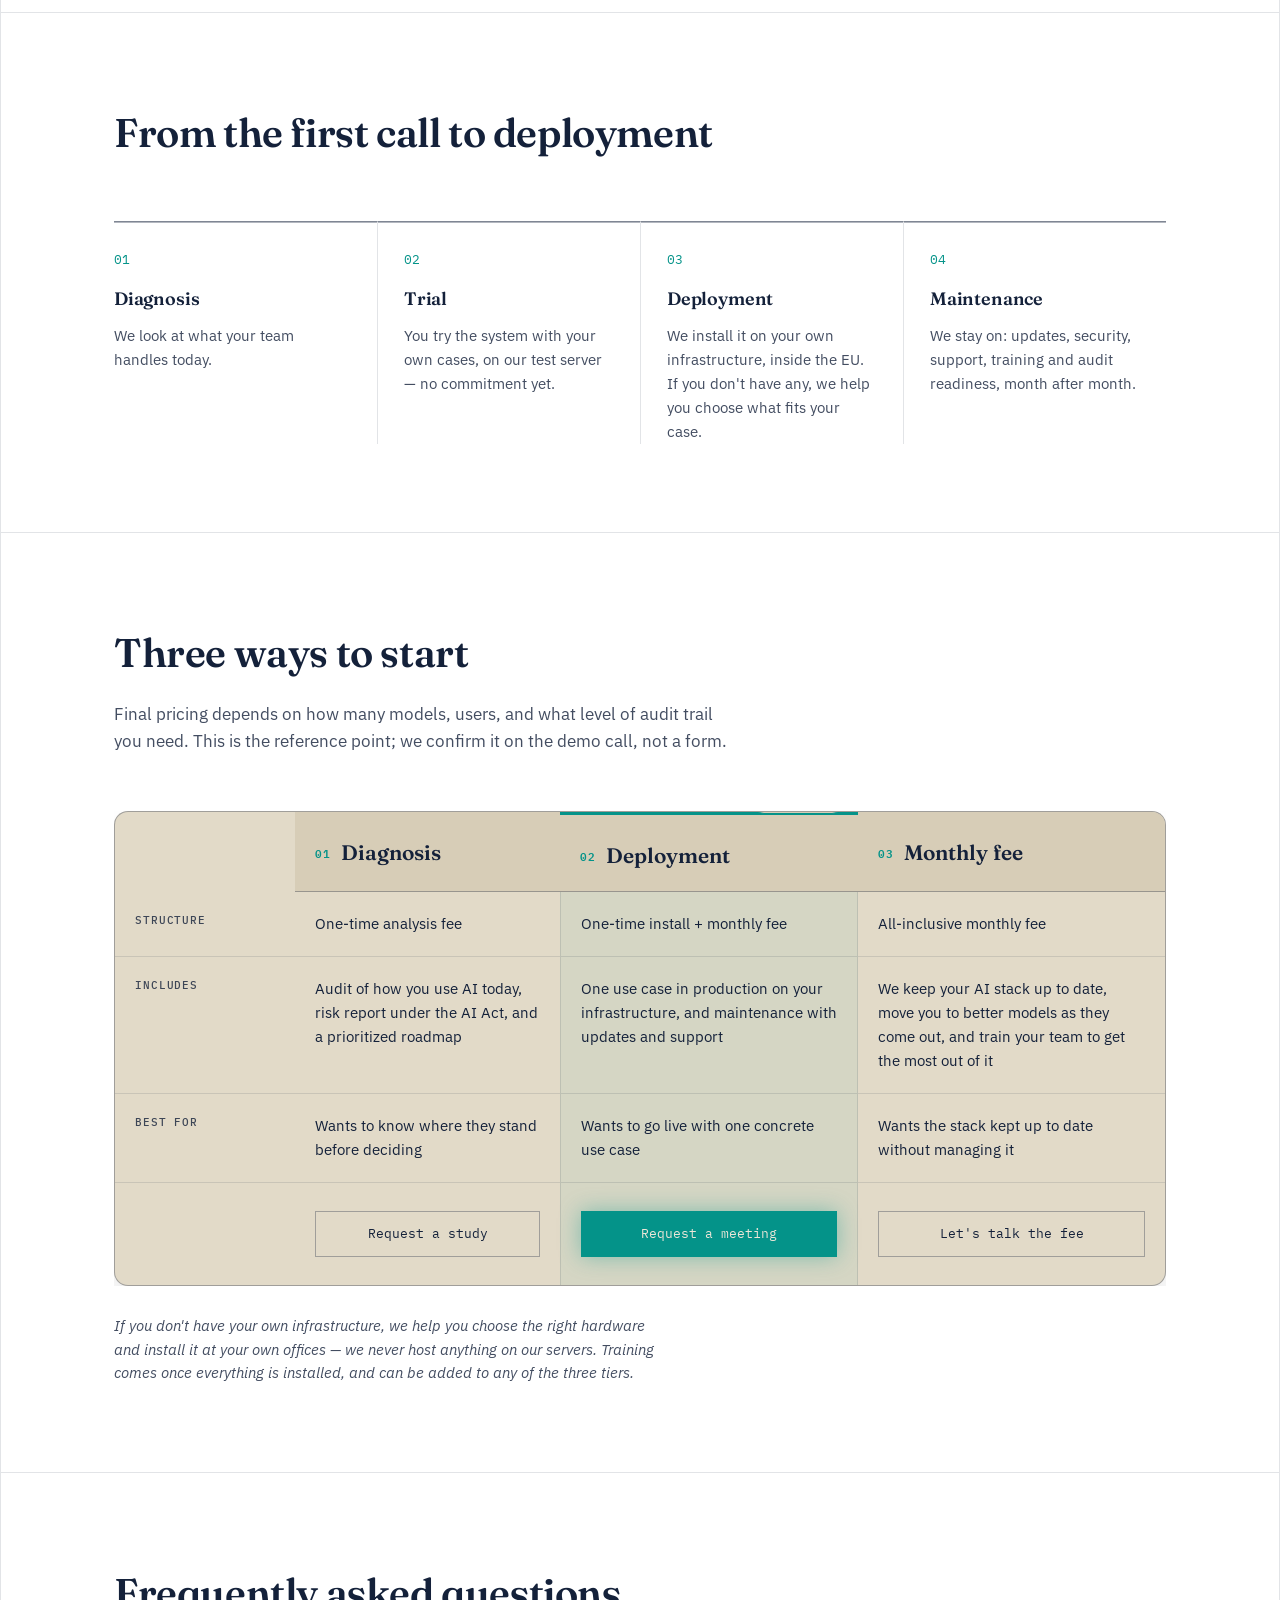
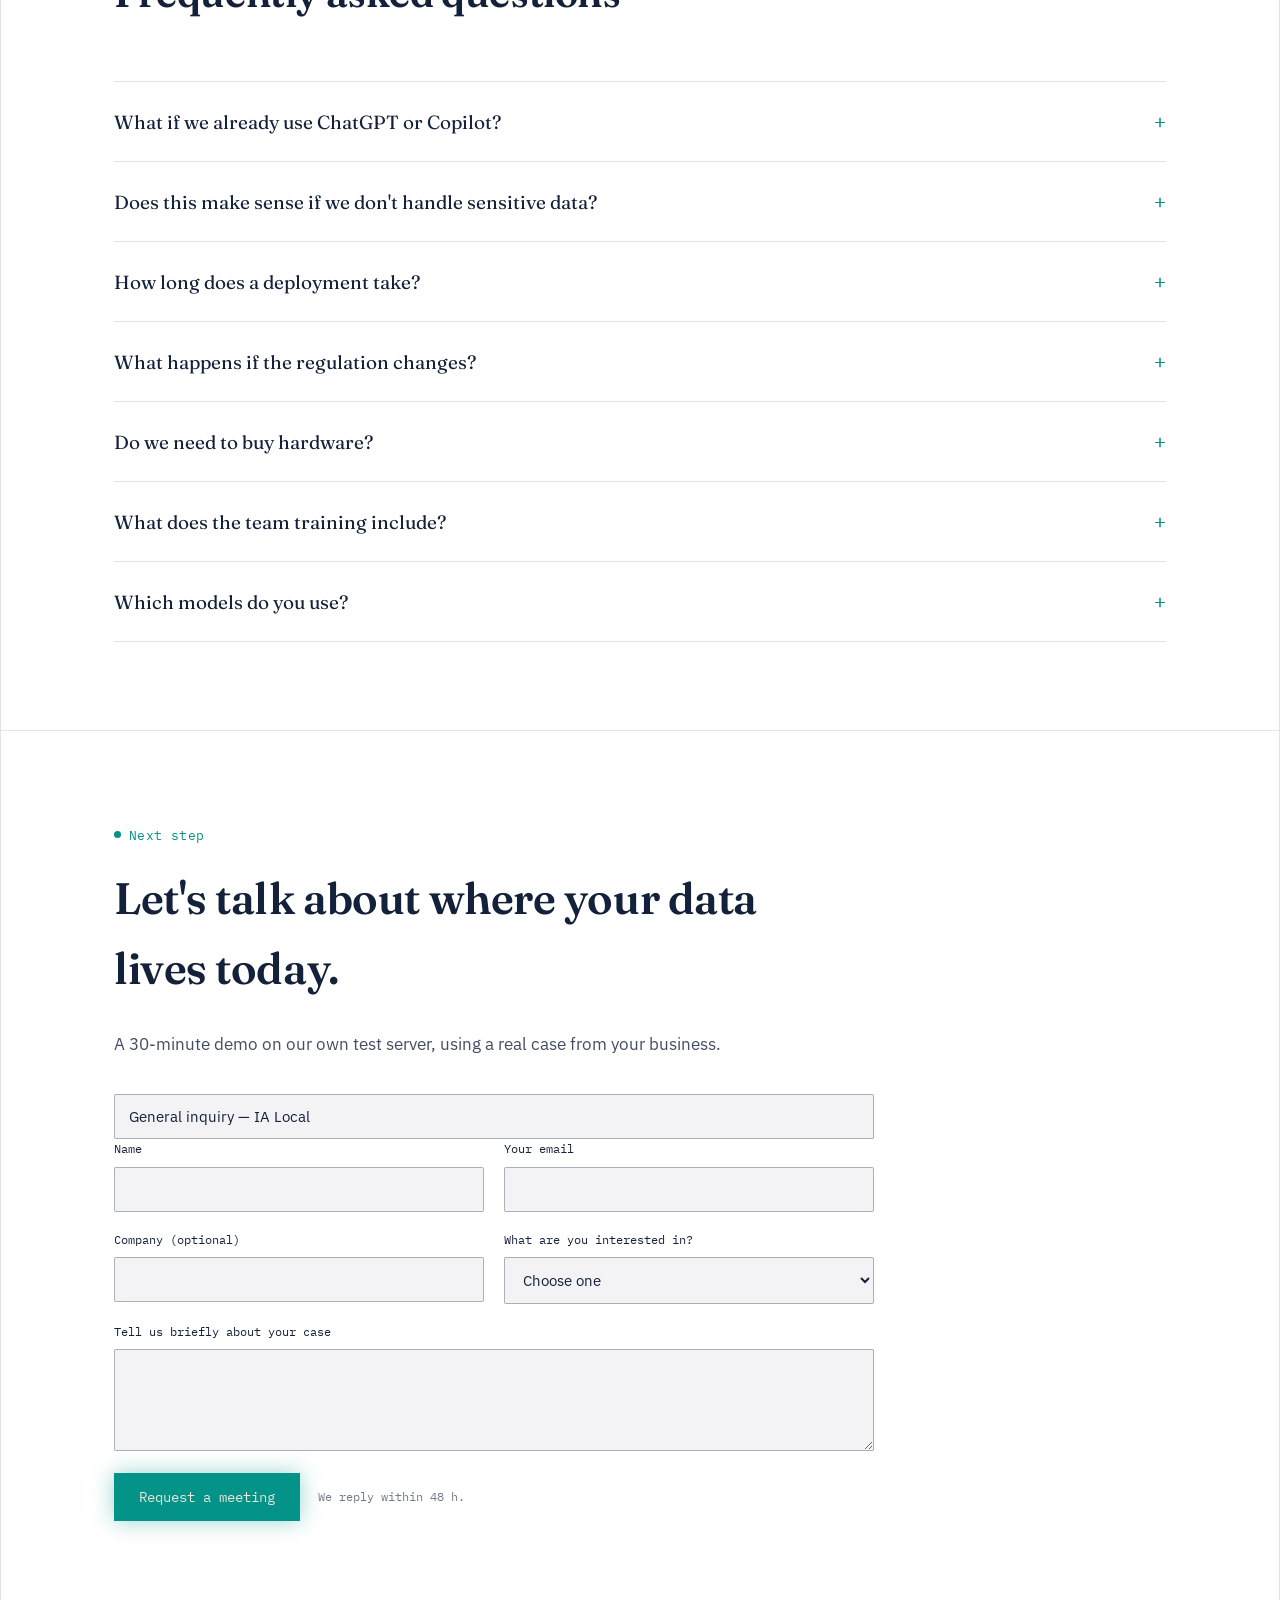
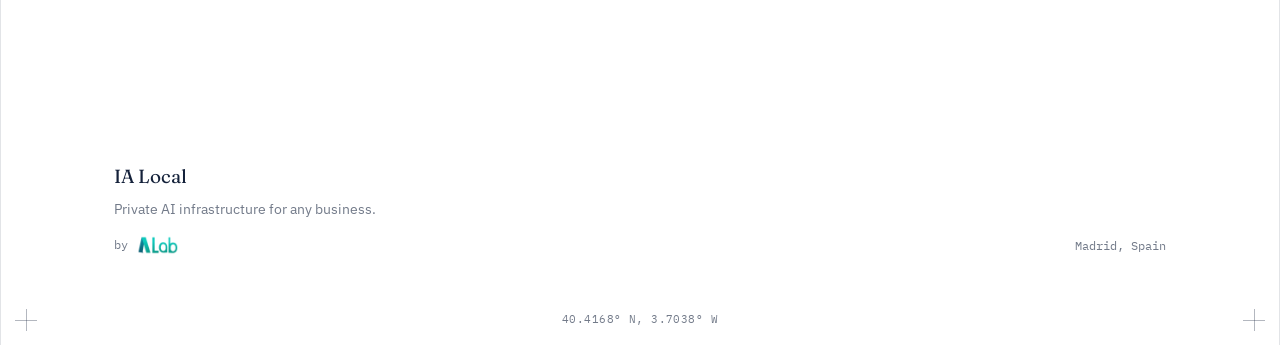
==== commit c7c83329: "mejorar formulario de contacto: actualizar opciones de interés y reflejar selección en el asunto del" ====
--- a/en/index.html
+++ b/en/index.html
@@ -388,7 +388,7 @@
         <h2 id="closing-title">Let's talk about where your data lives today.</h2>
         <p style="margin-bottom:36px; font-size:17px;">A 30-minute demo on our own test server, using a real case from your business.</p>
         <form class="contact-form" action="https://formspree.io/f/myeyrqnr" method="POST">
-          <input type="text" name="_subject" value="Demo request — IA Local">
+          <input type="text" name="_subject" id="cf-subject" value="General inquiry — IA Local">
           <div class="cf-grid">
             <label>Name
               <input type="text" name="nombre" required>
@@ -400,12 +400,12 @@
               <input type="text" name="empresa">
             </label>
             <label>What are you interested in?
-              <select name="interes" required>
+              <select name="interes" id="cf-interes" required>
                 <option value="" disabled selected>Choose one</option>
-                <option>Diagnosis</option>
-                <option>Deployment</option>
-                <option>Monthly fee</option>
-                <option>Not sure yet</option>
+                <option value="Offer 1: Study request - IA Local">Diagnosis</option>
+                <option value="Offer 2: Deployment request - IA Local">Deployment</option>
+                <option value="Offer 3: Monthly fee service request - IA Local">Monthly fee</option>
+                <option value="General inquiry — IA Local">Not sure yet</option>
               </select>
             </label>
             <label class="cf-full">Tell us briefly about your case
